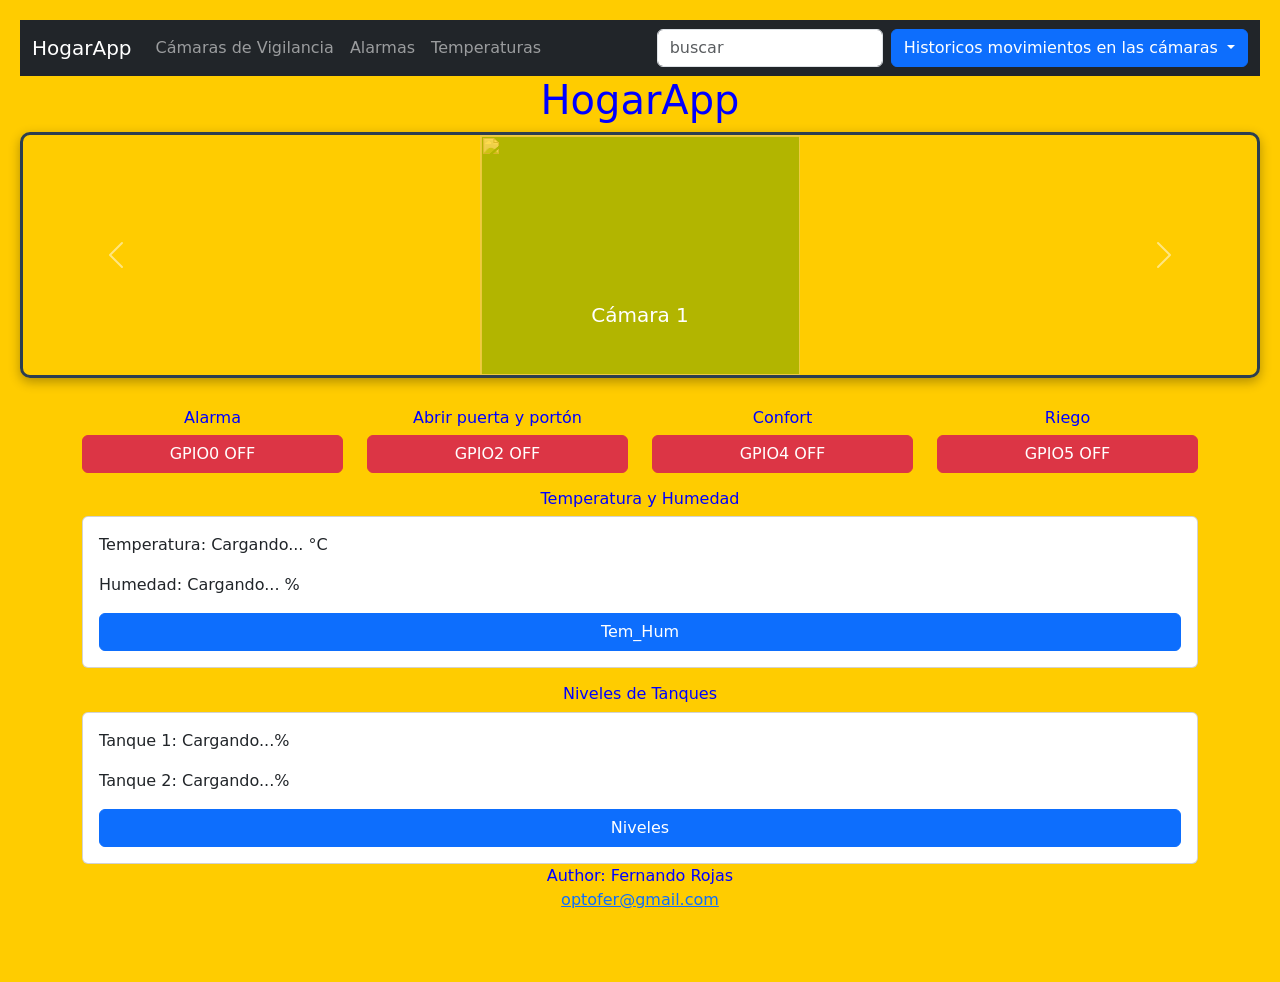
==== static/index.html @ d32a3b9c "fastapi+esp32_cam" ====
<!DOCTYPE html>
<html lang='es'>
<head>
  <meta charset='UTF-8'>
  <meta name='viewport' content='width=device-width, initial-scale=1.0'>
  <link href='https://cdn.jsdelivr.net/npm/bootstrap@5.3.3/dist/css/bootstrap.min.css' rel='stylesheet'>
  <script src="https://cdn.jsdelivr.net/npm/bootstrap@5.3.3/dist/js/bootstrap.bundle.min.js"></script>
  <title>Control de GPIOs y Sensores</title>
  <style>
    body { background-color: #ffcc00; color: blue; margin: 20px; }
    .container { margin-top: 30px; }
    .btn { width: 100%; }
    img { max-height: 500px; object-fit: cover; background-color: green; opacity: 0.3;border: 1px solid black; }      
   h6 {
     text-align: center;
   }
   #foot{
     text-align: center;
     padding-bottom: 50px;
   }
  #cameraCarousel{
       display:flex;
       justify-content: center;
        width: 3200;
       height: 240;
       margin: auto;
       border: 3px solid #2c3e50;
       border-radius: 10px;
       box-shadow: 0 4px 12px rgba(0, 0, 0, 0.3);
       overflow: hidden;
  }

   .camera-frame{
    display:flex;
    justify-content: center;
    width: 100%;
    height: 100%;
    border: none;
    object-fit: cover;
  }
  .camera-frame iframe {
  width: 100%;
  height: 250px;
  aspect-ratio: 4 / 3;
  max-width: 1200px;
  border: none;
}

#cam-img {
  image-rendering: auto;
  width: 320px;
  height: 240px;
  object-fit: contain;
  border: 1px solid #ccc;
}

  </style>
</head>
<body>

<!-- Navbar -->
<nav class='navbar navbar-expand-sm navbar-dark bg-dark'>
  <div class='container-fluid'>
    <a class='navbar-brand' href='javascript:void(0)'>HogarApp</a>
    <button class='navbar-toggler' type='button' data-bs-toggle='collapse' data-bs-target='#mynavbar'>
      <span class='navbar-toggler-icon'></span>
    </button>
    <div class='collapse navbar-collapse' id='mynavbar'>
      <ul class='navbar-nav me-auto'>
        <li class='nav-item'><a class='nav-link' href='javascript:void(0)'>Cámaras de Vigilancia</a></li>
        <li class='nav-item'><a class='nav-link' href='javascript:void(0)'>Alarmas</a></li>
        <li class='nav-item'><a class='nav-link' href='javascript:void(0)'>Temperaturas </a></li>
      </ul>
      <form class='d-flex'>
        <input class='form-control me-2' type='text' placeholder='buscar'>
         <div class="dropdown">
    <button type="button" class="btn btn-primary dropdown-toggle" data-bs-toggle="dropdown">
      Historicos movimientos en las cámaras
    </button>
    <ul class="dropdown-menu">
      <li><a class="dropdown-item" href="#">Cámara 1</a></li>
      <li><a class="dropdown-item" href="#">Cámara 2</a></li>
      <li><a class="dropdown-item" href="#">Cámara 3</a></li>
    </ul>
  </div>
      </form>
    </div>
  </div>
</nav>

  <h1 class='text-center'>HogarApp</h1>
<!-- Carrusel de cámaras -->
<div id="cameraCarousel" class="carousel slide" data-bs-ride="carousel">
  <div class="carousel-inner">
    
    <div class="carousel-item active camera">
      <div class="camera-frame">
	 <img id="cam-img" src="/static/imagenes/ultima.jpg" width="320" height="240">
 
      </div>
      <div class="carousel-caption d-none d-md-block">
        <h5>Cámara 1</h5>
      </div>
    </div>

    <!-- Las siguientes cámaras las configuramos otro día -->
    <div class="carousel-item camera">
      <div class="camera-frame">
        <iframe src="http://192.168.1.10:8080/stream" allow="autoplay; fullscreen"></iframe>
      </div>
      <div class="carousel-caption d-none d-md-block">
        <h5>Cámara 2</h5>
      </div>
    </div>

    <div class="carousel-item camera">
      <div class="camera-frame">
        <iframe src="http://192.168.1.16:8080/stream" allow="autoplay; fullscreen"></iframe>
      </div>
      <div class="carousel-caption d-none d-md-block">
        <h5>Cámara 3</h5>
      </div>
    </div>

  </div>

  <!-- Botones del carrusel -->
  <button class="carousel-control-prev" type="button" data-bs-target="#cameraCarousel" data-bs-slide="prev">
    <span class="carousel-control-prev-icon" aria-hidden="true"></span>
    <span class="visually-hidden">Anterior</span>
  </button>
  <button class="carousel-control-next" type="button" data-bs-target="#cameraCarousel" data-bs-slide="next">
    <span class="carousel-control-next-icon" aria-hidden="true"></span>
    <span class="visually-hidden">Siguiente</span>
  </button>
</div>

  <!-- Botones GPIO -->
  <div class="container pt-6">
    <div class='row'>
      <div class='col-md-3'>
        <h6>Alarma</h6>
        <button class='btn btn-primary' id="btnGPIO0" onclick="toggleGPIO('GPIO0')">Cargando...</button>
      </div>
      <div class='col-md-3'>
        <h6>Abrir puerta y portón</h6>
        <button class='btn btn-primary' id="btnGPIO2" onclick="toggleGPIO('GPIO2')">Cargando...</button>
      </div>
      <div class='col-md-3'>
        <h6>Confort</h6>
        <button class='btn btn-primary' id="btnGPIO4" onclick="toggleGPIO('GPIO4')">Cargando...</button>
      </div>
      <div class='col-md-3'>
        <h6>Riego</h6>
        <button class='btn btn-primary' id="btnGPIO5" onclick="toggleGPIO('GPIO5')">Cargando...</button>
      </div>
    </div>
  </div>

   <div class="container mt-3">
  <h6>Temperatura y Humedad</h6>
  <div class="card">
    <div class="card-body">
      <p>Temperatura: <span id="temperatura">Cargando...</span> °C</p>
      <p>Humedad: <span id="humedad">Cargando...</span> %</p>
      <button class="btn btn-primary" onclick="actualizarTempHum()">Tem_Hum</button>
    </div>
  </div>
</div>

  <div class="container mt-3">
  <h6>Niveles de Tanques</h6>
  <div class="card">
    <div class="card-body">
      <p>Tanque 1: <span id="tanque1">Cargando...</span>%</p>
      <p>Tanque 2: <span id="tanque2">Cargando...</span>%</p>
      <button class="btn btn-primary" onclick="actualizarNiveles()">Niveles</button>
    </div>
  </div>
</div>

<footer>
  <p id="foot">Author: Fernando Rojas<br>
  <a href="mailto:optofer@gmail.com">optofer@gmail.com</a></p>
  <p id="demo"></p>
</footer>

 

<script>
    const socket = new WebSocket("ws://" + location.host + "/ws");

    socket.onopen = () => {
        console.log("✅ WebSocket conectado");
        // Opcional: podés pedir el estado inicial si lo manejás desde el backend
    };

    socket.onmessage = (event) => {
    console.log("📥 Mensaje del servidor:", event.data);

    const parts = event.data.split(":");
    const gpio = parts[0];
    const estado = parts[1] === "1";

    const boton = document.getElementById("btn" + gpio);
    if (boton) {
        boton.innerText = `${gpio} ${estado ? "ON" : "OFF"}`;
        boton.className = "btn " + (estado ? "btn-success" : "btn-danger");
        estadosGPIO[gpio] = estado;
    }
};
const estadosGPIO = {
    "GPIO0": false,
    "GPIO2": false,
    "GPIO4": false,
    "GPIO5": false
};


    // Inicializar botones
    window.onload = () => {
        for (const gpio in estadosGPIO) {
            const boton = document.getElementById("btn" + gpio);
            boton.innerText = gpio + " OFF";
            boton.className = "btn btn-danger";
        }
    };

    function toggleGPIO(gpio) {
    const estadoActual = estadosGPIO[gpio];
    const nuevoEstado = !estadoActual;

    estadosGPIO[gpio] = nuevoEstado;
    socket.send(`${gpio}:${nuevoEstado ? 1 : 0}`);
}
 setInterval(() => {
    const ts = new Date().getTime();
    document.getElementById("cam-img").src = "/static/ultima.jpg?ts=" + ts;
  }, 5000); // Actualiza cada 5 segundos   
</script>

</body>
</html>
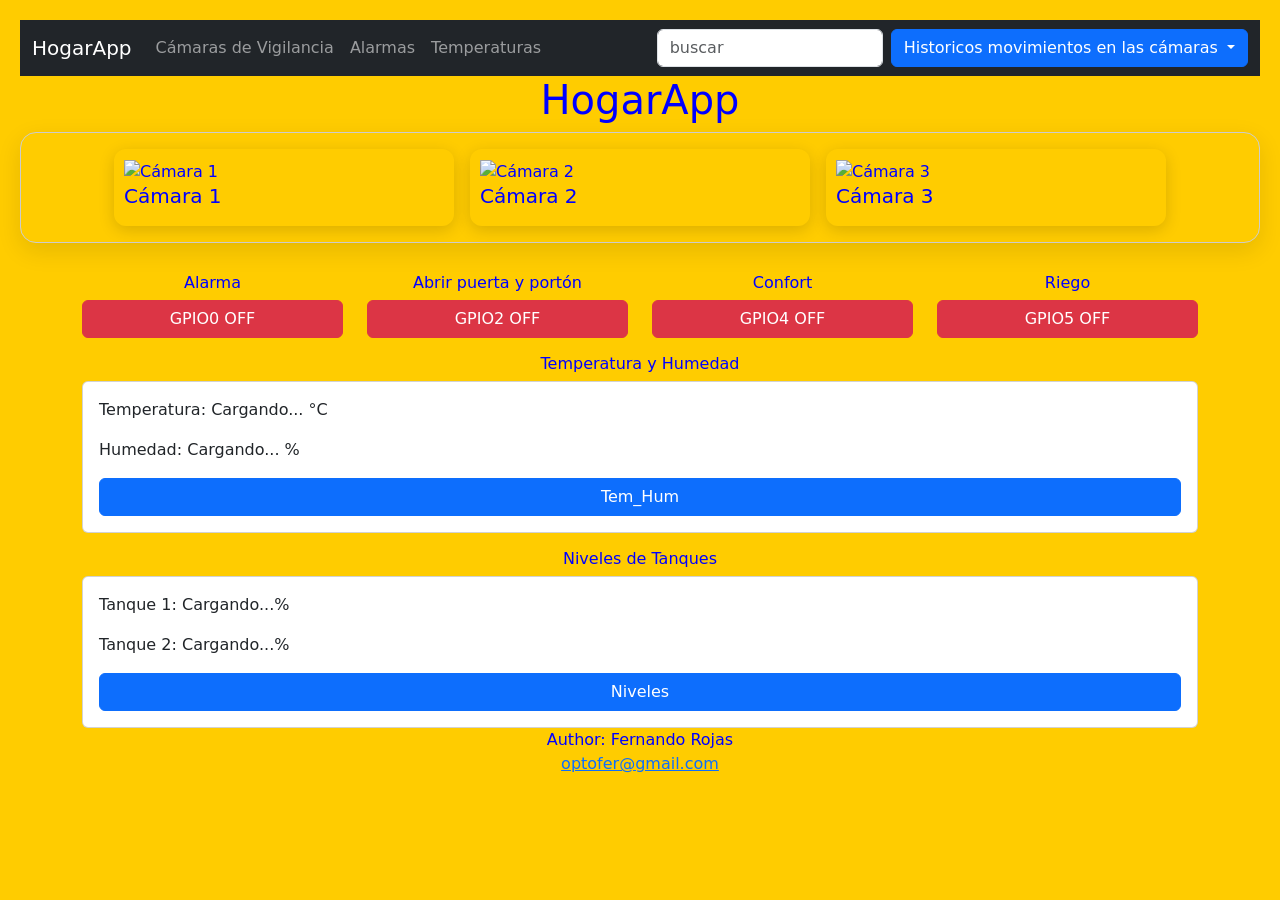
==== commit 1dc4bbef: "Versión estable con detección de cambios e imágenes persistentes" ====
--- a/static/index.html
+++ b/static/index.html
@@ -5,12 +5,11 @@
   <meta name='viewport' content='width=device-width, initial-scale=1.0'>
   <link href='https://cdn.jsdelivr.net/npm/bootstrap@5.3.3/dist/css/bootstrap.min.css' rel='stylesheet'>
   <script src="https://cdn.jsdelivr.net/npm/bootstrap@5.3.3/dist/js/bootstrap.bundle.min.js"></script>
-  <title>Control de GPIOs y Sensores</title>
+  <title>HogarApp</title>
   <style>
     body { background-color: #ffcc00; color: blue; margin: 20px; }
     .container { margin-top: 30px; }
-    .btn { width: 100%; }
-    img { max-height: 500px; object-fit: cover; background-color: green; opacity: 0.3;border: 1px solid black; }      
+    .btn { width: 100%; }      
    h6 {
      text-align: center;
    }
@@ -18,33 +17,31 @@
      text-align: center;
      padding-bottom: 50px;
    }
-  #cameraCarousel{
-       display:flex;
-       justify-content: center;
-        width: 3200;
-       height: 240;
-       margin: auto;
-       border: 3px solid #2c3e50;
-       border-radius: 10px;
-       box-shadow: 0 4px 12px rgba(0, 0, 0, 0.3);
-       overflow: hidden;
-  }
-
-   .camera-frame{
-    display:flex;
-    justify-content: center;
-    width: 100%;
-    height: 100%;
-    border: none;
-    object-fit: cover;
-  }
-  .camera-frame iframe {
-  width: 100%;
-  height: 250px;
-  aspect-ratio: 4 / 3;
-  max-width: 1200px;
-  border: none;
-}
+#cameraCarousel {
+  display: flex;
+  justify-content: center;
+  flex-wrap: wrap;
+  gap: 1rem;
+  padding: 1rem;
+  border-radius: 16px;
+  box-shadow: 0 8px 24px rgba(0, 0, 0, 0.1);
+  border: 1px solid #ccc;
+}
+
+.camera-frame {
+  padding: 10px;
+  border-radius: 12px;
+  box-shadow: 0 4px 16px rgba(0, 0, 0, 0.15);
+  transition: transform 0.3s ease;
+  width: 340px; /* Ancho consistente para imagen + padding */
+}
+
+.camera-frame:hover {
+  transform: scale(1.02);
+}
+
+
+
 
 #cam-img {
   image-rendering: auto;
@@ -54,12 +51,13 @@
   border: 1px solid #ccc;
 }
 
-  </style>
+ </style>
 </head>
 <body>
 
 <!-- Navbar -->
 <nav class='navbar navbar-expand-sm navbar-dark bg-dark'>
+
   <div class='container-fluid'>
     <a class='navbar-brand' href='javascript:void(0)'>HogarApp</a>
     <button class='navbar-toggler' type='button' data-bs-toggle='collapse' data-bs-target='#mynavbar'>
@@ -90,38 +88,19 @@
 
   <h1 class='text-center'>HogarApp</h1>
 <!-- Carrusel de cámaras -->
-<div id="cameraCarousel" class="carousel slide" data-bs-ride="carousel">
-  <div class="carousel-inner">
-    
-    <div class="carousel-item active camera">
-      <div class="camera-frame">
-	 <img id="cam-img" src="/static/imagenes/ultima.jpg" width="320" height="240">
- 
-      </div>
-      <div class="carousel-caption d-none d-md-block">
-        <h5>Cámara 1</h5>
-      </div>
-    </div>
-
-    <!-- Las siguientes cámaras las configuramos otro día -->
-    <div class="carousel-item camera">
-      <div class="camera-frame">
-        <iframe src="http://192.168.1.10:8080/stream" allow="autoplay; fullscreen"></iframe>
-      </div>
-      <div class="carousel-caption d-none d-md-block">
-        <h5>Cámara 2</h5>
-      </div>
-    </div>
-
-    <div class="carousel-item camera">
-      <div class="camera-frame">
-        <iframe src="http://192.168.1.16:8080/stream" allow="autoplay; fullscreen"></iframe>
-      </div>
-      <div class="carousel-caption d-none d-md-block">
-        <h5>Cámara 3</h5>
-      </div>
-    </div>
-
+ <div id="cameraCarousel">
+    <div class="camera-frame">
+      <img id="cam-img-1" src="/static/imagenes/cam1.jpg" alt="Cámara 1">
+      <h5>Cámara 1</h5>
+    </div>
+    <div class="camera-frame">
+      <img id="cam-img-2" src="/static/imagenes/cam2.jpg" alt="Cámara 2">
+      <h5>Cámara 2</h5>
+    </div>
+    <div class="camera-frame">
+      <img id="cam-img-3" src="/static/imagenes/cam3.jpg" alt="Cámara 3">
+      <h5>Cámara 3</h5>
+    </div>
   </div>
 
   <!-- Botones del carrusel -->
@@ -233,11 +212,30 @@
     estadosGPIO[gpio] = nuevoEstado;
     socket.send(`${gpio}:${nuevoEstado ? 1 : 0}`);
 }
- setInterval(() => {
+ 
+function actualizarImagen(camId) {
+    const imgElement = document.getElementById(`cam-img-${camId}`);
+    const nuevaImg = new Image();
     const ts = new Date().getTime();
-    document.getElementById("cam-img").src = "/static/ultima.jpg?ts=" + ts;
-  }, 5000); // Actualiza cada 5 segundos   
+    nuevaImg.src = `/static/imagenes/cam${camId}.jpg?ts=${ts}`;
+
+    nuevaImg.onload = function () {
+        imgElement.src = nuevaImg.src;
+    };
+
+    nuevaImg.onerror = function () {
+        console.warn(`⚠️ cam${camId}.jpg no se pudo cargar.`);
+        // Si querés mostrar una imagen de error podrías poner:
+        // imgElement.src = "/static/error.jpg";
+    };
+}
+
+// Llama esta función periódicamente
+setInterval(() => {
+    actualizarImagen(1);
+    actualizarImagen(2);
+    actualizarImagen(3);
+}, 2000);
 </script>
-
 </body>
 </html>
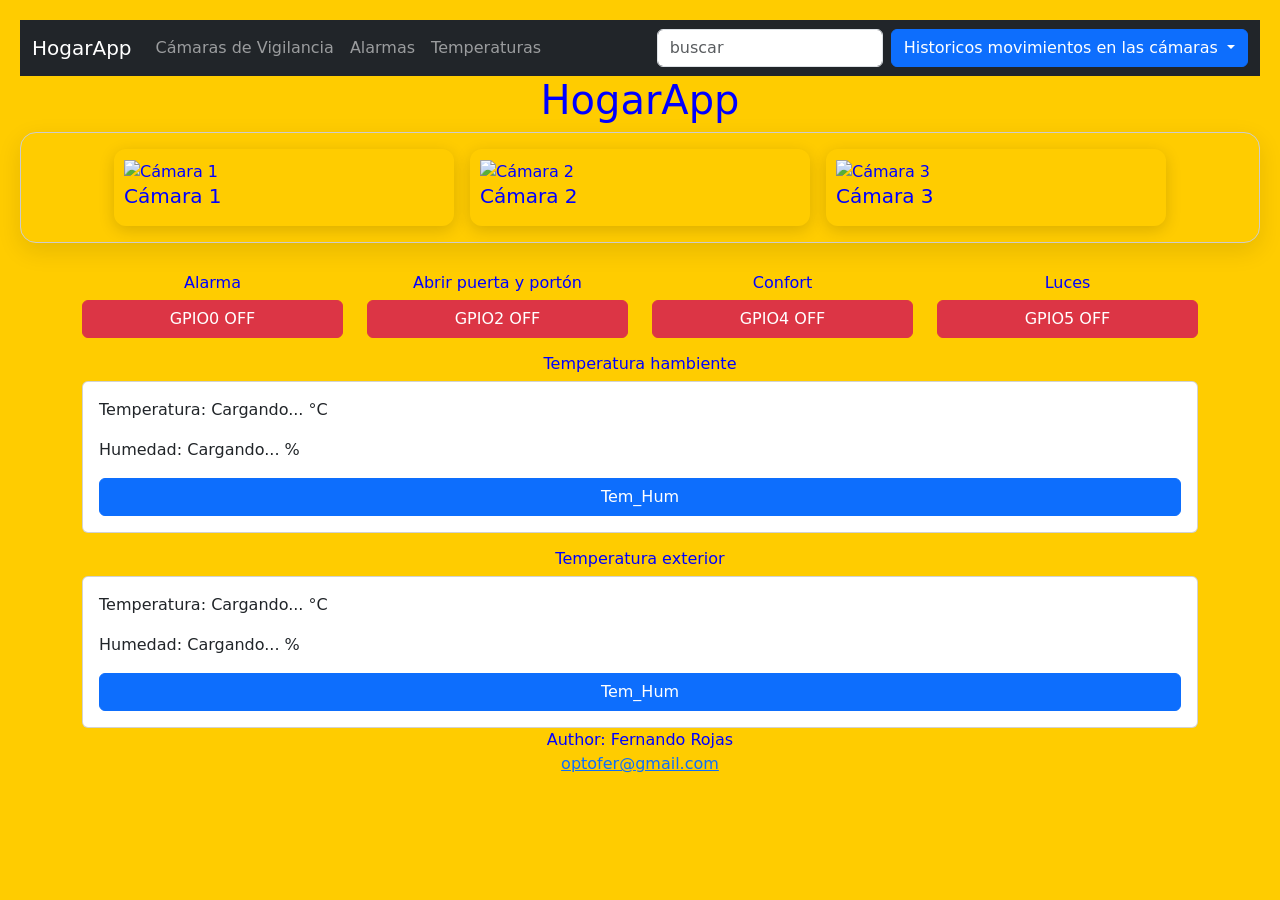
==== commit 2790e951: "29/05/2025, servidor con inicio automatico" ====
--- a/static/index.html
+++ b/static/index.html
@@ -100,19 +100,8 @@
     <div class="camera-frame">
       <img id="cam-img-3" src="/static/imagenes/cam3.jpg" alt="Cámara 3">
       <h5>Cámara 3</h5>
-    </div>
-  </div>
-
-  <!-- Botones del carrusel -->
-  <button class="carousel-control-prev" type="button" data-bs-target="#cameraCarousel" data-bs-slide="prev">
-    <span class="carousel-control-prev-icon" aria-hidden="true"></span>
-    <span class="visually-hidden">Anterior</span>
-  </button>
-  <button class="carousel-control-next" type="button" data-bs-target="#cameraCarousel" data-bs-slide="next">
-    <span class="carousel-control-next-icon" aria-hidden="true"></span>
-    <span class="visually-hidden">Siguiente</span>
-  </button>
-</div>
+   </div>
+  </div>
 
   <!-- Botones GPIO -->
   <div class="container pt-6">
@@ -130,14 +119,14 @@
         <button class='btn btn-primary' id="btnGPIO4" onclick="toggleGPIO('GPIO4')">Cargando...</button>
       </div>
       <div class='col-md-3'>
-        <h6>Riego</h6>
+        <h6>Luces</h6>
         <button class='btn btn-primary' id="btnGPIO5" onclick="toggleGPIO('GPIO5')">Cargando...</button>
       </div>
     </div>
   </div>
 
    <div class="container mt-3">
-  <h6>Temperatura y Humedad</h6>
+  <h6>Temperatura hambiente</h6>
   <div class="card">
     <div class="card-body">
       <p>Temperatura: <span id="temperatura">Cargando...</span> °C</p>
@@ -148,12 +137,12 @@
 </div>
 
   <div class="container mt-3">
-  <h6>Niveles de Tanques</h6>
+  <h6>Temperatura exterior</h6>
   <div class="card">
     <div class="card-body">
-      <p>Tanque 1: <span id="tanque1">Cargando...</span>%</p>
-      <p>Tanque 2: <span id="tanque2">Cargando...</span>%</p>
-      <button class="btn btn-primary" onclick="actualizarNiveles()">Niveles</button>
+       <p>Temperatura: <span id="temperatura">Cargando...</span> °C</p>
+      <p>Humedad: <span id="humedad">Cargando...</span> %</p>
+      <button class="btn btn-primary" onclick="actualizarTempHum()">Tem_Hum</button>
     </div>
   </div>
 </div>
@@ -184,7 +173,7 @@
     const boton = document.getElementById("btn" + gpio);
     if (boton) {
         boton.innerText = `${gpio} ${estado ? "ON" : "OFF"}`;
-        boton.className = "btn " + (estado ? "btn-success" : "btn-danger");
+        boton.className = "btn " + (estado ? "btn-danger " : "btn-success");
         estadosGPIO[gpio] = estado;
     }
 };
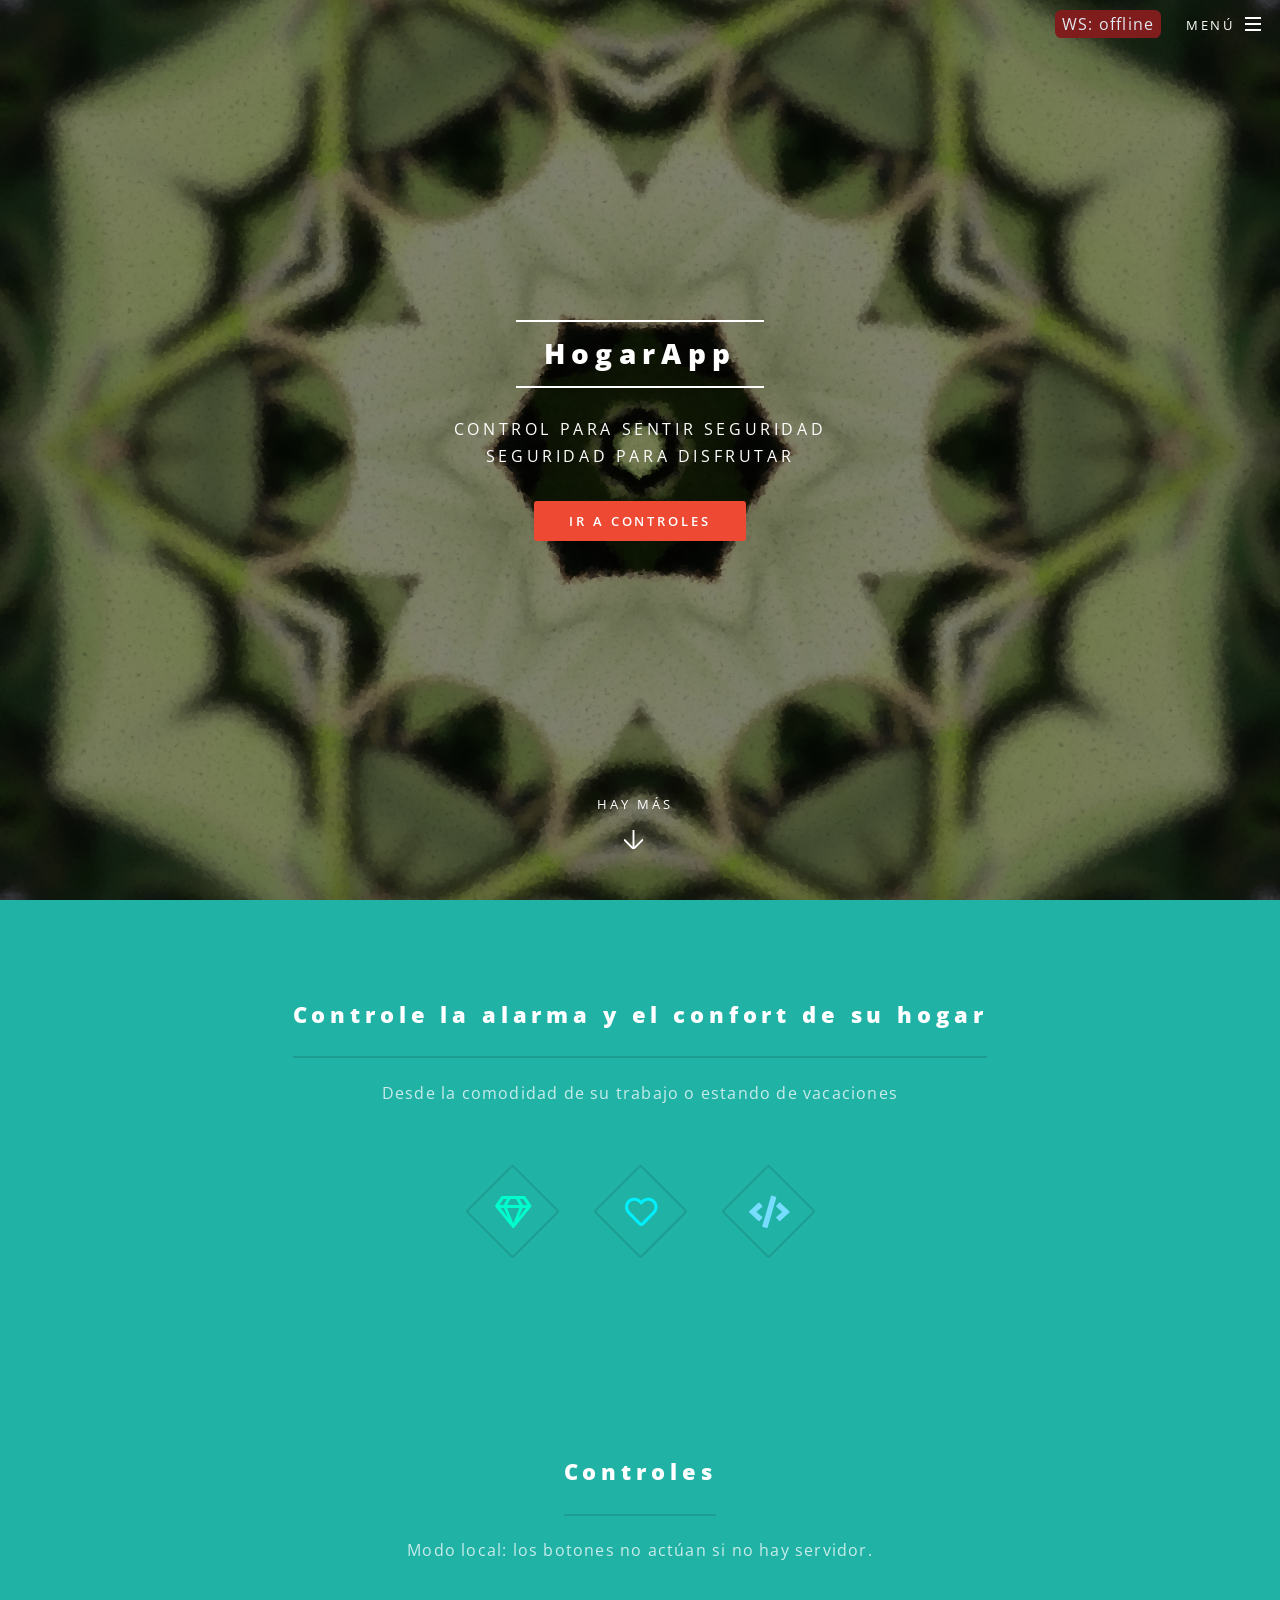
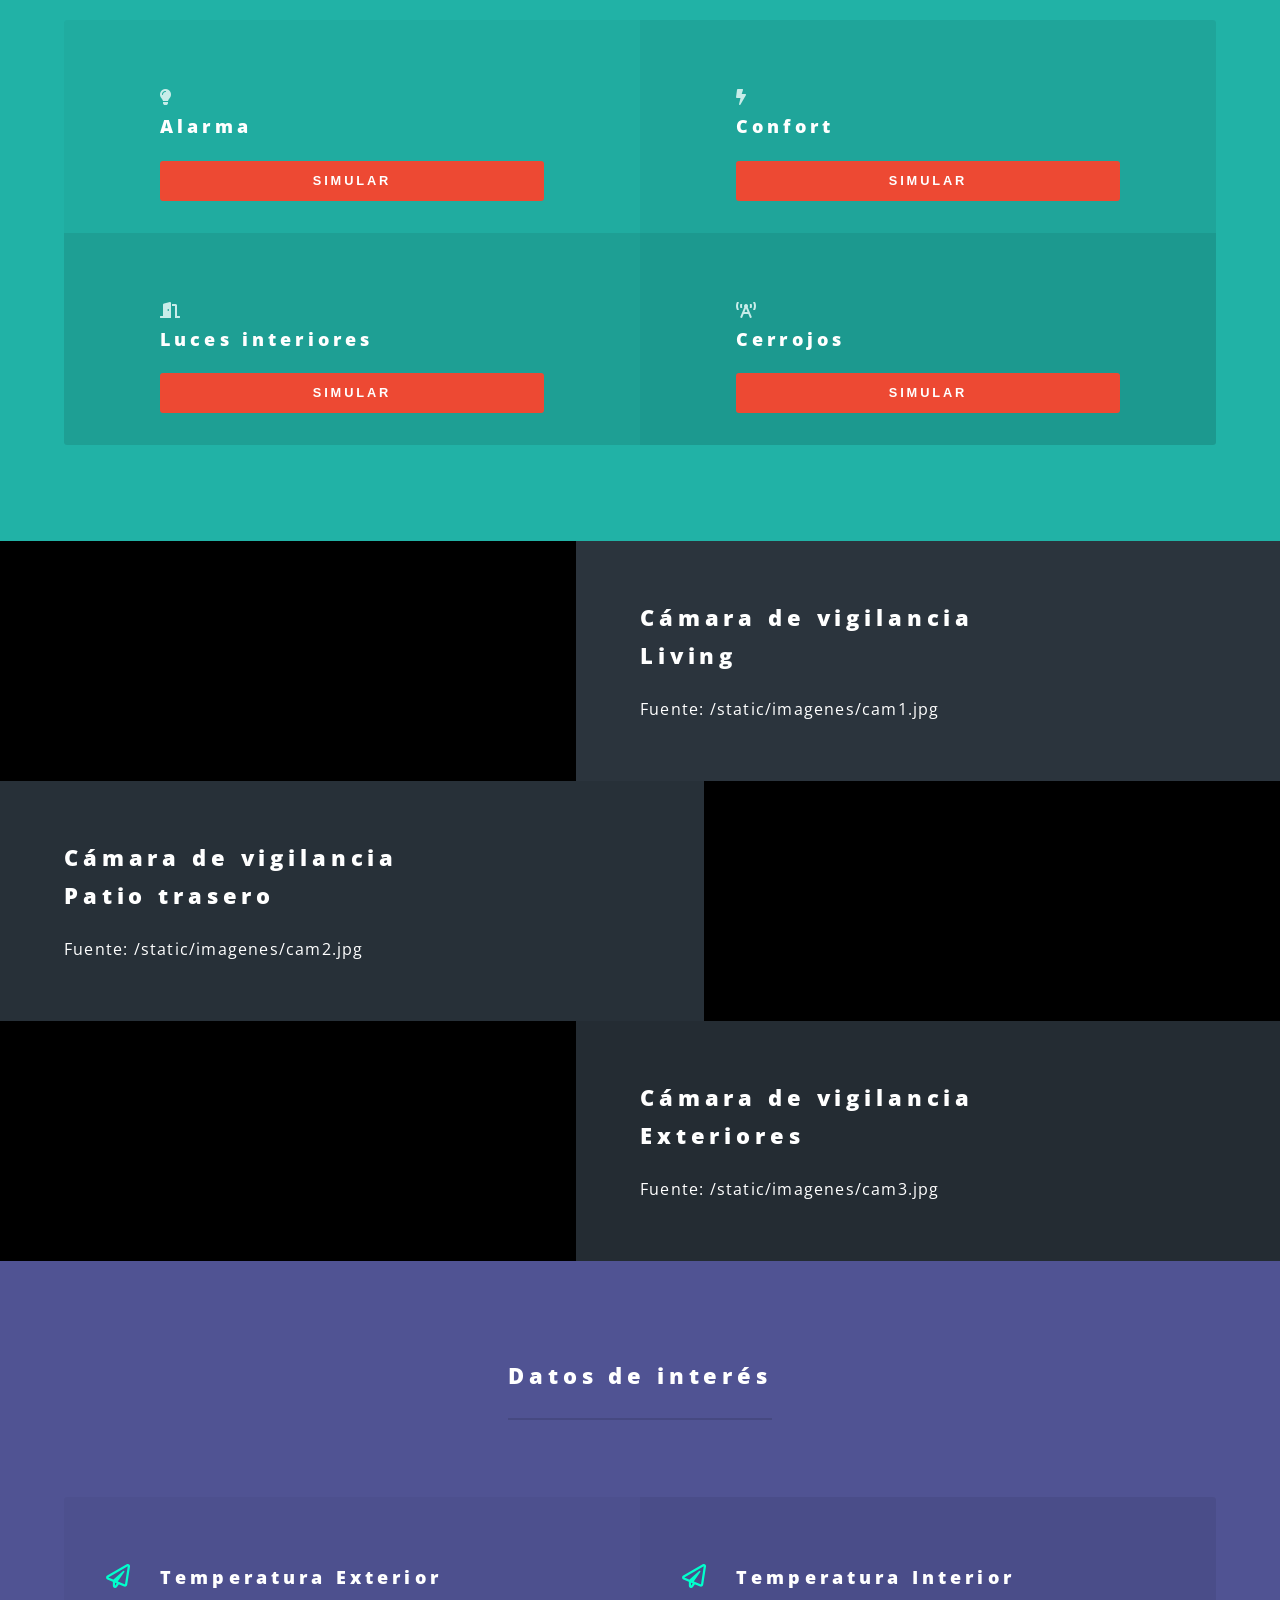
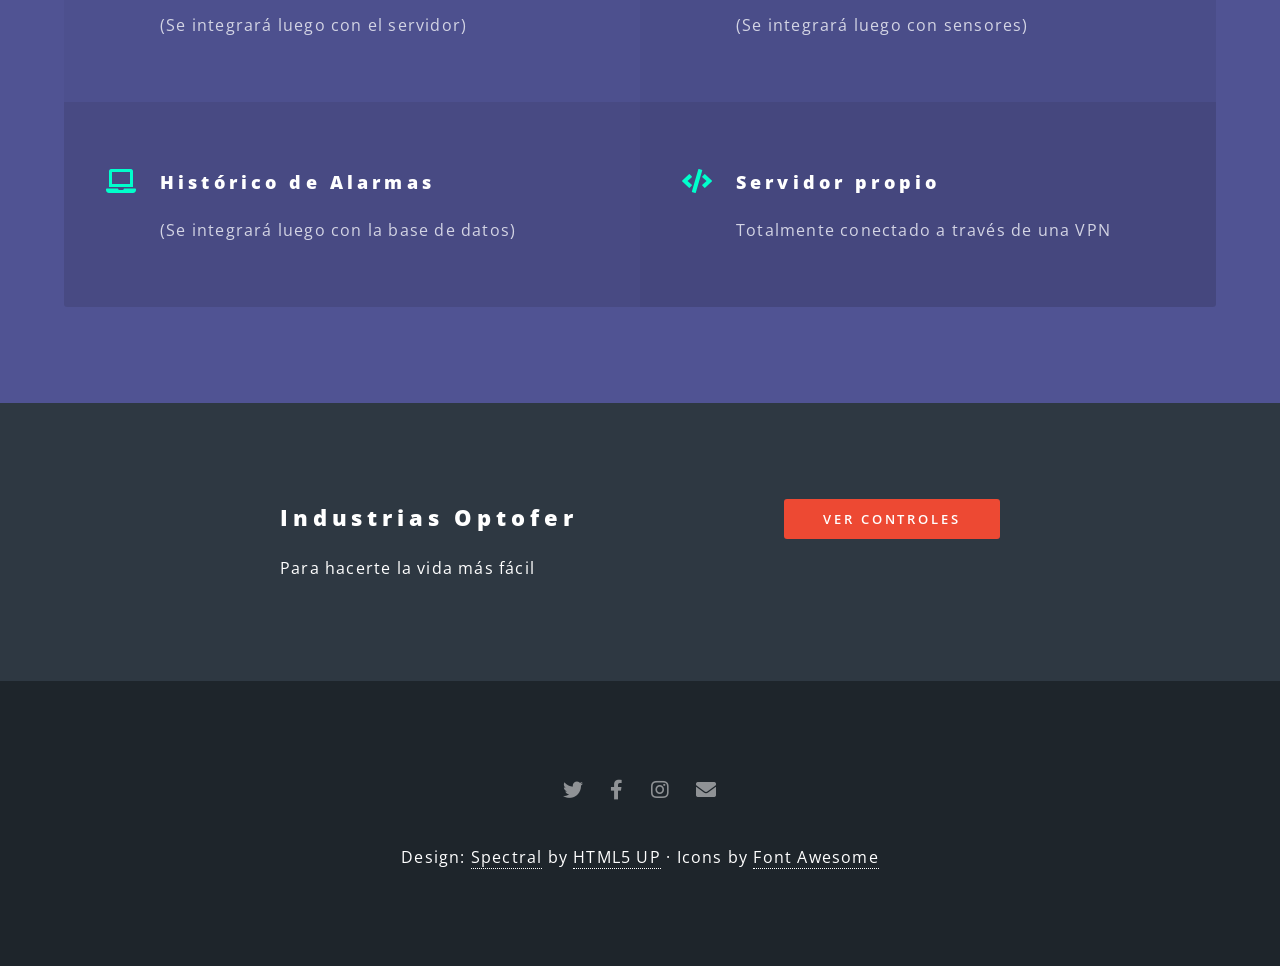
==== commit 71d31bd2: "Servidor estable: red migrada, eventos.py corregido, FastAPI funcionando" ====
--- a/static/index.html
+++ b/static/index.html
@@ -1,230 +1,268 @@
-<!DOCTYPE html>
-<html lang='es'>
+<!DOCTYPE HTML>
+<html lang="es">
 <head>
-  <meta charset='UTF-8'>
-  <meta name='viewport' content='width=device-width, initial-scale=1.0'>
-  <link href='https://cdn.jsdelivr.net/npm/bootstrap@5.3.3/dist/css/bootstrap.min.css' rel='stylesheet'>
-  <script src="https://cdn.jsdelivr.net/npm/bootstrap@5.3.3/dist/js/bootstrap.bundle.min.js"></script>
+  <meta charset="utf-8" />
   <title>HogarApp</title>
+  <meta name="viewport" content="width=device-width, initial-scale=1, user-scalable=no" />
+
+  <!-- CSS del tema (servido por FastAPI desde /static) -->
+  <link rel="stylesheet" href="/static/assets/css/main.css" />
+  <noscript><link rel="stylesheet" href="/static/assets/css/noscript.css" /></noscript>
+
   <style>
-    body { background-color: #ffcc00; color: blue; margin: 20px; }
-    .container { margin-top: 30px; }
-    .btn { width: 100%; }      
-   h6 {
-     text-align: center;
-   }
-   #foot{
-     text-align: center;
-     padding-bottom: 50px;
-   }
-#cameraCarousel {
-  display: flex;
-  justify-content: center;
-  flex-wrap: wrap;
-  gap: 1rem;
-  padding: 1rem;
-  border-radius: 16px;
-  box-shadow: 0 8px 24px rgba(0, 0, 0, 0.1);
-  border: 1px solid #ccc;
-}
-
-.camera-frame {
-  padding: 10px;
-  border-radius: 12px;
-  box-shadow: 0 4px 16px rgba(0, 0, 0, 0.15);
-  transition: transform 0.3s ease;
-  width: 340px; /* Ancho consistente para imagen + padding */
-}
-
-.camera-frame:hover {
-  transform: scale(1.02);
-}
-
-
-
-
-#cam-img {
-  image-rendering: auto;
-  width: 320px;
-  height: 240px;
-  object-fit: contain;
-  border: 1px solid #ccc;
-}
-
- </style>
+    /* Extras mínimos propios */
+    .features-gpio .button[aria-pressed="true"] { box-shadow: 0 0 0 2px #22c55e inset; }
+    #wsBadge { background:#334155; color:#e2e8f0; border-radius:0.4rem; padding:.2rem .45rem; }
+    #wsBadge.ws-ok { background:#14532d; }
+    #wsBadge.ws-err { background:#7f1d1d; }
+  </style>
 </head>
-<body>
-
-<!-- Navbar -->
-<nav class='navbar navbar-expand-sm navbar-dark bg-dark'>
-
-  <div class='container-fluid'>
-    <a class='navbar-brand' href='javascript:void(0)'>HogarApp</a>
-    <button class='navbar-toggler' type='button' data-bs-toggle='collapse' data-bs-target='#mynavbar'>
-      <span class='navbar-toggler-icon'></span>
-    </button>
-    <div class='collapse navbar-collapse' id='mynavbar'>
-      <ul class='navbar-nav me-auto'>
-        <li class='nav-item'><a class='nav-link' href='javascript:void(0)'>Cámaras de Vigilancia</a></li>
-        <li class='nav-item'><a class='nav-link' href='javascript:void(0)'>Alarmas</a></li>
-        <li class='nav-item'><a class='nav-link' href='javascript:void(0)'>Temperaturas </a></li>
+<body class="landing is-preload">
+
+  <!-- Page Wrapper -->
+  <div id="page-wrapper">
+
+    <!-- Header -->
+    <header id="header" class="alt">
+      <h1><a href="#">HogarApp</a></h1>
+      <nav id="nav">
+        <ul>
+          <li><span id="wsBadge" class="label">WS: (offline)</span></li>
+          <li class="special">
+            <a href="#menu" class="menuToggle"><span>Menú</span></a>
+            <div id="menu">
+              <ul>
+                <li><a href="#controles">Controles</a></li>
+                <li><a href="#two">Cámaras</a></li>
+                <li><a href="#three">Datos</a></li>
+                <li><a href="#cta">Contacto</a></li>
+              </ul>
+            </div>
+          </li>
+        </ul>
+      </nav>
+    </header>
+
+    <!-- Banner -->
+    <section id="banner">
+      <div class="inner">
+        <h2>HogarApp</h2>
+        <p>Control para sentir seguridad<br>seguridad para disfrutar</p>
+        <ul class="actions special">
+          <li><a href="#controles" class="button primary scrolly">Ir a Controles</a></li>
+        </ul>
+      </div>
+      <a href="#one" class="more scrolly">Hay más</a>
+    </section>
+
+    <!-- Mensaje introductorio -->
+    <section id="one" class="wrapper style1 special">
+      <div class="inner">
+        <header class="major">
+          <h2>Controle la alarma y el confort de su hogar</h2>
+          <p>Desde la comodidad de su trabajo o estando de vacaciones</p>
+        </header>
+        <ul class="icons major">
+          <li><span class="icon fa-gem major style1"><span class="label">Calidad</span></span></li>
+          <li><span class="icon fa-heart major style2"><span class="label">Confort</span></span></li>
+          <li><span class="icon solid fa-code major style3"><span class="label">Tecnología</span></span></li>
+        </ul>
+      </div>
+    </section>
+
+    <!-- Controles (estático; los botones reales pueden llamar sendGPIO) -->
+    <section id="controles" class="wrapper style1 special">
+      <div class="inner">
+        <header class="major">
+          <h2>Controles</h2>
+          <p class="small">Modo local: los botones no actúan si no hay servidor.</p>
+        </header>
+        <ul class="features features-gpio">
+          <li>
+            <span class="icon solid fa-lightbulb"></span>
+            <h3>Alarma</h3>
+            <button class="button primary fit btn-toggle" aria-pressed="false" onclick="toggleDemo(this)">Simular</button>
+          </li>
+          <li>
+            <span class="icon solid fa-bolt"></span>
+            <h3>Confort</h3>
+            <button class="button primary fit btn-toggle" aria-pressed="false" onclick="toggleDemo(this)">Simular</button>
+          </li>
+          <li>
+            <span class="icon solid fa-door-open"></span>
+            <h3>Luces interiores</h3>
+            <button class="button primary fit btn-toggle" aria-pressed="false" onclick="toggleDemo(this)">Simular</button>
+          </li>
+          <li>
+            <span class="icon solid fa-broadcast-tower"></span>
+            <h3>Cerrojos</h3>
+            <button class="button primary fit btn-toggle" aria-pressed="false" onclick="toggleDemo(this)">Simular</button>
+          </li>
+        </ul>
+      </div>
+    </section>
+
+    <!-- Cámaras -->
+<section id="two" class="wrapper alt style2">
+  <!-- Cámara 1 -->
+  <section class="spotlight">
+    <div class="image">
+      <img id="cam1" src="/static/imagenes/cam1.jpg" alt="Cam 1" width="320" height="240" />
+    </div>
+    <div class="content">
+      <h2>Cámara de vigilancia<br>Living</h2>
+      <p>Fuente: /static/imagenes/cam1.jpg</p>
+    </div>
+  </section>
+
+  <!-- Cámara 2 -->
+  <section class="spotlight">
+    <div class="image">
+      <img id="cam2" src="/static/imagenes/cam2.jpg" alt="Cam 2" width="320" height="240" />
+    </div>
+    <div class="content">
+      <h2>Cámara de vigilancia<br>Patio trasero</h2>
+      <p>Fuente: /static/imagenes/cam2.jpg</p>
+    </div>
+  </section>
+
+  <!-- Cámara 3 -->
+  <section class="spotlight">
+    <div class="image">
+      <img id="cam3" src="/static/imagenes/cam3.jpg" alt="Cam 3" width="320" height="240" />
+    </div>
+    <div class="content">
+      <h2>Cámara de vigilancia<br>Exteriores</h2>
+      <p>Fuente: /static/imagenes/cam3.jpg</p>
+    </div>
+  </section>
+</section>
+
+
+    <!-- Datos -->
+    <section id="three" class="wrapper style3 special">
+      <div class="inner">
+        <header class="major">
+          <h2>Datos de interés</h2>
+        </header>
+        <ul class="features">
+          <li class="icon fa-paper-plane">
+            <h3>Temperatura Exterior</h3>
+            <p>(Se integrará luego con el servidor)</p>
+          </li>
+          <li class="icon fa-paper-plane">
+            <h3>Temperatura Interior</h3>
+            <p>(Se integrará luego con sensores)</p>
+          </li>
+          <li class="icon solid fa-laptop">
+            <h3>Histórico de Alarmas</h3>
+            <p>(Se integrará luego con la base de datos)</p>
+          </li>
+          <li class="icon solid fa-code">
+            <h3>Servidor propio</h3>
+            <p>Totalmente conectado a través de una VPN</p>
+          </li>
+        </ul>
+      </div>
+    </section>
+
+    <!-- CTA -->
+    <section id="cta" class="wrapper style4">
+      <div class="inner">
+        <header>
+          <h2>Industrias Optofer</h2>
+          <p>Para hacerte la vida más fácil</p>
+        </header>
+        <ul class="actions stacked">
+          <li><a href="#controles" class="button fit primary scrolly">Ver controles</a></li>
+        </ul>
+      </div>
+    </section>
+
+    <!-- Footer con créditos/licencias -->
+    <footer id="footer">
+      <ul class="icons">
+        <li><a href="#" class="icon brands fa-twitter"><span class="label">Twitter</span></a></li>
+        <li><a href="#" class="icon brands fa-facebook-f"><span class="label">Facebook</span></a></li>
+        <li><a href="#" class="icon brands fa-instagram"><span class="label">Instagram</span></a></li>
+        <li><a href="mailto:optofer@gmail.com" class="icon solid fa-envelope"><span class="label">Email</span></a></li>
       </ul>
-      <form class='d-flex'>
-        <input class='form-control me-2' type='text' placeholder='buscar'>
-         <div class="dropdown">
-    <button type="button" class="btn btn-primary dropdown-toggle" data-bs-toggle="dropdown">
-      Historicos movimientos en las cámaras
-    </button>
-    <ul class="dropdown-menu">
-      <li><a class="dropdown-item" href="#">Cámara 1</a></li>
-      <li><a class="dropdown-item" href="#">Cámara 2</a></li>
-      <li><a class="dropdown-item" href="#">Cámara 3</a></li>
-    </ul>
+      <p class="small">
+        Design: <a href="https://html5up.net/spectral" target="_blank" rel="noopener">Spectral</a> by 
+        <a href="https://html5up.net" target="_blank" rel="noopener">HTML5 UP</a> · 
+        Icons by <a href="https://fontawesome.com/" target="_blank" rel="noopener">Font Awesome</a>
+      </p>
+    </footer>
+
   </div>
-      </form>
-    </div>
-  </div>
-</nav>
-
-  <h1 class='text-center'>HogarApp</h1>
-<!-- Carrusel de cámaras -->
- <div id="cameraCarousel">
-    <div class="camera-frame">
-      <img id="cam-img-1" src="/static/imagenes/cam1.jpg" alt="Cámara 1">
-      <h5>Cámara 1</h5>
-    </div>
-    <div class="camera-frame">
-      <img id="cam-img-2" src="/static/imagenes/cam2.jpg" alt="Cámara 2">
-      <h5>Cámara 2</h5>
-    </div>
-    <div class="camera-frame">
-      <img id="cam-img-3" src="/static/imagenes/cam3.jpg" alt="Cámara 3">
-      <h5>Cámara 3</h5>
-   </div>
-  </div>
-
-  <!-- Botones GPIO -->
-  <div class="container pt-6">
-    <div class='row'>
-      <div class='col-md-3'>
-        <h6>Alarma</h6>
-        <button class='btn btn-primary' id="btnGPIO0" onclick="toggleGPIO('GPIO0')">Cargando...</button>
-      </div>
-      <div class='col-md-3'>
-        <h6>Abrir puerta y portón</h6>
-        <button class='btn btn-primary' id="btnGPIO2" onclick="toggleGPIO('GPIO2')">Cargando...</button>
-      </div>
-      <div class='col-md-3'>
-        <h6>Confort</h6>
-        <button class='btn btn-primary' id="btnGPIO4" onclick="toggleGPIO('GPIO4')">Cargando...</button>
-      </div>
-      <div class='col-md-3'>
-        <h6>Luces</h6>
-        <button class='btn btn-primary' id="btnGPIO5" onclick="toggleGPIO('GPIO5')">Cargando...</button>
-      </div>
-    </div>
-  </div>
-
-   <div class="container mt-3">
-  <h6>Temperatura hambiente</h6>
-  <div class="card">
-    <div class="card-body">
-      <p>Temperatura: <span id="temperatura">Cargando...</span> °C</p>
-      <p>Humedad: <span id="humedad">Cargando...</span> %</p>
-      <button class="btn btn-primary" onclick="actualizarTempHum()">Tem_Hum</button>
-    </div>
-  </div>
-</div>
-
-  <div class="container mt-3">
-  <h6>Temperatura exterior</h6>
-  <div class="card">
-    <div class="card-body">
-       <p>Temperatura: <span id="temperatura">Cargando...</span> °C</p>
-      <p>Humedad: <span id="humedad">Cargando...</span> %</p>
-      <button class="btn btn-primary" onclick="actualizarTempHum()">Tem_Hum</button>
-    </div>
-  </div>
-</div>
-
-<footer>
-  <p id="foot">Author: Fernando Rojas<br>
-  <a href="mailto:optofer@gmail.com">optofer@gmail.com</a></p>
-  <p id="demo"></p>
-</footer>
-
- 
+
+  <!-- Scripts del tema (desde /static) -->
+  <script src="/static/assets/js/jquery.min.js"></script>
+  <script src="/static/assets/js/jquery.scrollex.min.js"></script>
+  <script src="/static/assets/js/jquery.scrolly.min.js"></script>
+  <script src="/static/assets/js/browser.min.js"></script>
+  <script src="/static/assets/js/breakpoints.min.js"></script>
+  <script src="/static/assets/js/util.js"></script>
+  <script src="/static/assets/js/main.js"></script>
+
+  <!-- JS mínimo para demo local de botones -->
+  <script>
+    function toggleDemo(btn) {
+      const pressed = btn.getAttribute('aria-pressed') === 'true';
+      btn.setAttribute('aria-pressed', String(!pressed));
+    }
+  </script>
+
+  <!-- (Opcional) Habilitar badge de WebSocket cuando el backend está online -->
+  <script>
+  (function () {
+    const badge = document.getElementById('wsBadge');
+    try {
+      const proto = (location.protocol === 'https:') ? 'wss' : 'ws';
+      const ws = new WebSocket(`${proto}://${location.host}/ws`);
+
+      ws.addEventListener('open', () => {
+        badge.textContent = 'WS: online';
+        badge.classList.add('ws-ok');
+        badge.classList.remove('ws-err');
+      });
+
+      ws.addEventListener('close', () => {
+        badge.textContent = 'WS: offline';
+        badge.classList.add('ws-err');
+        badge.classList.remove('ws-ok');
+      });
+    } catch (e) {
+      badge.textContent = 'WS: error';
+      badge.classList.add('ws-err');
+    }
+  })();
+  </script>
 
 <script>
-    const socket = new WebSocket("ws://" + location.host + "/ws");
-
-    socket.onopen = () => {
-        console.log("✅ WebSocket conectado");
-        // Opcional: podés pedir el estado inicial si lo manejás desde el backend
-    };
-
-    socket.onmessage = (event) => {
-    console.log("📥 Mensaje del servidor:", event.data);
-
-    const parts = event.data.split(":");
-    const gpio = parts[0];
-    const estado = parts[1] === "1";
-
-    const boton = document.getElementById("btn" + gpio);
-    if (boton) {
-        boton.innerText = `${gpio} ${estado ? "ON" : "OFF"}`;
-        boton.className = "btn " + (estado ? "btn-danger " : "btn-success");
-        estadosGPIO[gpio] = estado;
-    }
-};
-const estadosGPIO = {
-    "GPIO0": false,
-    "GPIO2": false,
-    "GPIO4": false,
-    "GPIO5": false
-};
-
-
-    // Inicializar botones
-    window.onload = () => {
-        for (const gpio in estadosGPIO) {
-            const boton = document.getElementById("btn" + gpio);
-            boton.innerText = gpio + " OFF";
-            boton.className = "btn btn-danger";
-        }
-    };
-
-    function toggleGPIO(gpio) {
-    const estadoActual = estadosGPIO[gpio];
-    const nuevoEstado = !estadoActual;
-
-    estadosGPIO[gpio] = nuevoEstado;
-    socket.send(`${gpio}:${nuevoEstado ? 1 : 0}`);
-}
- 
-function actualizarImagen(camId) {
-    const imgElement = document.getElementById(`cam-img-${camId}`);
-    const nuevaImg = new Image();
-    const ts = new Date().getTime();
-    nuevaImg.src = `/static/imagenes/cam${camId}.jpg?ts=${ts}`;
-
-    nuevaImg.onload = function () {
-        imgElement.src = nuevaImg.src;
-    };
-
-    nuevaImg.onerror = function () {
-        console.warn(`⚠️ cam${camId}.jpg no se pudo cargar.`);
-        // Si querés mostrar una imagen de error podrías poner:
-        // imgElement.src = "/static/error.jpg";
-    };
-}
-
-// Llama esta función periódicamente
-setInterval(() => {
-    actualizarImagen(1);
-    actualizarImagen(2);
-    actualizarImagen(3);
-}, 2000);
+(function() {
+  const CAMS = [
+    { id: "cam1", url: "/static/imagenes/cam1.jpg" },
+    // si sumás más cámaras, agregalas acá:
+    // { id: "cam2", url: "/static/imagenes/cam2.jpg" },
+    // { id: "cam3", url: "/static/imagenes/cam3.jpg" },
+  ];
+  const PERIOD_MS = 1000; // frecuencia de refresco
+
+  function refreshOne({id, url}) {
+    const tag = document.getElementById(id);
+    if (!tag) return;
+    const candidate = url + "?t=" + Date.now(); // cache-buster
+    const pre = new Image();
+    pre.onload = () => { tag.src = candidate; }; // swap solo si cargó OK
+    pre.src = candidate;
+  }
+
+  setInterval(() => CAMS.forEach(refreshOne), PERIOD_MS);
+})();
 </script>
+
+
+
 </body>
 </html>
--- a/static/assets/css/main.css
+++ b/static/assets/css/main.css
@@ -0,0 +1,3995 @@
+@import url(fontawesome-all.min.css);
+@import url("https://fonts.googleapis.com/css?family=Open+Sans:400,400italic,600,600italic,800,800italic");
+
+
+
+html, body, div, span, applet, object,
+iframe, h1, h2, h3, h4, h5, h6, p, blockquote,
+pre, a, abbr, acronym, address, big, cite,
+code, del, dfn, em, img, ins, kbd, q, s, samp,
+small, strike, strong, sub, sup, tt, var, b,
+u, i, center, dl, dt, dd, ol, ul, li, fieldset,
+form, label, legend, table, caption, tbody,
+tfoot, thead, tr, th, td, article, aside,
+canvas, details, embed, figure, figcaption,
+footer, header, hgroup, menu, nav, output, ruby,
+section, summary, time, mark, audio, video {
+	margin: 0;
+	padding: 0;
+	border: 0;
+	font-size: 100%;
+	font: inherit;
+	vertical-align: baseline;}
+
+article, aside, details, figcaption, figure,
+footer, header, hgroup, menu, nav, section {
+	display: block;}
+
+body {
+	line-height: 1;
+}
+
+ol, ul {
+	list-style: none;
+}
+
+blockquote, q {
+	quotes: none;
+}
+
+	blockquote:before, blockquote:after, q:before, q:after {
+		content: '';
+		content: none;
+	}
+
+table {
+	border-collapse: collapse;
+	border-spacing: 0;
+}
+
+body {
+	-webkit-text-size-adjust: none;
+}
+
+mark {
+	background-color: transparent;
+	color: inherit;
+}
+
+input::-moz-focus-inner {
+	border: 0;
+	padding: 0;
+}
+
+input, select, textarea {
+	-moz-appearance: none;
+	-webkit-appearance: none;
+	-ms-appearance: none;
+	appearance: none;
+}
+
+/* Basic */
+
+	@-ms-viewport {
+		width: device-width;
+	}
+
+	html {
+		box-sizing: border-box;
+	}
+
+	*, *:before, *:after {
+		box-sizing: inherit;
+	}
+
+	body {
+		background: #2e3842;
+	}
+
+		body.is-preload *, body.is-preload *:before, body.is-preload *:after {
+			-moz-animation: none !important;
+			-webkit-animation: none !important;
+			-ms-animation: none !important;
+			animation: none !important;
+			-moz-transition: none !important;
+			-webkit-transition: none !important;
+			-ms-transition: none !important;
+			transition: none !important;
+		}
+
+	body, input, select, textarea {
+		color: #fff;
+		font-family: "Open Sans", Helvetica, sans-serif;
+		font-size: 15pt;
+		font-weight: 400;
+		letter-spacing: 0.075em;
+		line-height: 1.65em;
+	}
+
+		@media screen and (max-width: 1680px) {
+
+			body, input, select, textarea {
+				font-size: 13pt;
+			}
+
+		}
+
+		@media screen and (max-width: 1280px) {
+
+			body, input, select, textarea {
+				font-size: 12pt;
+			}
+
+		}
+
+		@media screen and (max-width: 736px) {
+
+			body, input, select, textarea {
+				font-size: 11pt;
+				letter-spacing: 0.0375em;
+			}
+
+		}
+
+	a {
+		-moz-transition: color 0.2s ease, border-bottom-color 0.2s ease;
+		-webkit-transition: color 0.2s ease, border-bottom-color 0.2s ease;
+		-ms-transition: color 0.2s ease, border-bottom-color 0.2s ease;
+		transition: color 0.2s ease, border-bottom-color 0.2s ease;
+		border-bottom: dotted 1px;
+		color: inherit;
+		text-decoration: none;
+	}
+
+		a:hover {
+			border-bottom-color: transparent;
+		}
+
+	strong, b {
+		color: #fff;
+		font-weight: 600;
+	}
+
+	em, i {
+		font-style: italic;
+	}
+
+	p {
+		margin: 0 0 2em 0;
+	}
+
+	h1, h2, h3, h4, h5, h6 {
+		color: #fff;
+		font-weight: 800;
+		letter-spacing: 0.225em;
+		line-height: 1em;
+		margin: 0 0 1em 0;
+		
+	}
+
+		h1 a, h2 a, h3 a, h4 a, h5 a, h6 a {
+			color: inherit;
+			text-decoration: none;
+		}
+
+	h2 {
+		font-size: 1.35em;
+		line-height: 1.75em;
+	}
+
+		@media screen and (max-width: 736px) {
+
+			h2 {
+				font-size: 1.1em;
+				line-height: 1.65em;
+			}
+
+		}
+
+	h3 {
+		font-size: 1.15em;
+		line-height: 1.75em;
+	}
+
+		@media screen and (max-width: 736px) {
+
+			h3 {
+				font-size: 1em;
+				line-height: 1.65em;
+			}
+
+		}
+
+	h4 {
+		font-size: 1em;
+		line-height: 1.5em;
+	}
+
+	h5 {
+		font-size: 0.8em;
+		line-height: 1.5em;
+	}
+
+	h6 {
+		font-size: 0.7em;
+		line-height: 1.5em;
+	}
+
+	sub {
+		font-size: 0.8em;
+		position: relative;
+		top: 0.5em;
+	}
+
+	sup {
+		font-size: 0.8em;
+		position: relative;
+		top: -0.5em;
+	}
+
+	hr {
+		border: 0;
+		border-bottom: solid 2px #fff;
+		margin: 3em 0;
+	}
+
+		hr.major {
+			margin: 4.5em 0;
+		}
+
+	blockquote {
+		border-left: solid 4px #fff;
+		font-style: italic;
+		margin: 0 0 2em 0;
+		padding: 0.5em 0 0.5em 2em;
+	}
+
+	code {
+		background: rgba(144, 144, 144, 0.25);
+		border-radius: 3px;
+		font-family: "Courier New", monospace;
+		font-size: 0.9em;
+		letter-spacing: 0;
+		margin: 0 0.25em;
+		padding: 0.25em 0.65em;
+	}
+
+	pre {
+		-webkit-overflow-scrolling: touch;
+		font-family: "Courier New", monospace;
+		font-size: 0.9em;
+		margin: 0 0 2em 0;
+	}
+
+		pre code {
+			display: block;
+			line-height: 1.75em;
+			padding: 1em 1.5em;
+			overflow-x: auto;
+		}
+
+	.align-left {
+		text-align: left;
+	}
+
+	.align-center {
+		text-align: center;
+	}
+
+	.align-right {
+		text-align: right;
+	}
+
+/* Row */
+
+	.row {
+		display: flex;
+		flex-wrap: wrap;
+		box-sizing: border-box;
+		align-items: stretch;
+	}
+
+		.row > * {
+			box-sizing: border-box;
+		}
+
+		.row.gtr-uniform > * > :last-child {
+			margin-bottom: 0;
+		}
+
+		.row.aln-left {
+			justify-content: flex-start;
+		}
+
+		.row.aln-center {
+			justify-content: center;
+		}
+
+		.row.aln-right {
+			justify-content: flex-end;
+		}
+
+		.row.aln-top {
+			align-items: flex-start;
+		}
+
+		.row.aln-middle {
+			align-items: center;
+		}
+
+		.row.aln-bottom {
+			align-items: flex-end;
+		}
+
+		.row > .imp {
+			order: -1;
+		}
+
+		.row > .col-1 {
+			width: 8.33333%;
+		}
+
+		.row > .off-1 {
+			margin-left: 8.33333%;
+		}
+
+		.row > .col-2 {
+			width: 16.66667%;
+		}
+
+		.row > .off-2 {
+			margin-left: 16.66667%;
+		}
+
+		.row > .col-3 {
+			width: 25%;
+		}
+
+		.row > .off-3 {
+			margin-left: 25%;
+		}
+
+		.row > .col-4 {
+			width: 33.33333%;
+		}
+
+		.row > .off-4 {
+			margin-left: 33.33333%;
+		}
+
+		.row > .col-5 {
+			width: 41.66667%;
+		}
+
+		.row > .off-5 {
+			margin-left: 41.66667%;
+		}
+
+		.row > .col-6 {
+			width: 50%;
+		}
+
+		.row > .off-6 {
+			margin-left: 50%;
+		}
+
+		.row > .col-7 {
+			width: 58.33333%;
+		}
+
+		.row > .off-7 {
+			margin-left: 58.33333%;
+		}
+
+		.row > .col-8 {
+			width: 66.66667%;
+		}
+
+		.row > .off-8 {
+			margin-left: 66.66667%;
+		}
+
+		.row > .col-9 {
+			width: 75%;
+		}
+
+		.row > .off-9 {
+			margin-left: 75%;
+		}
+
+		.row > .col-10 {
+			width: 83.33333%;
+		}
+
+		.row > .off-10 {
+			margin-left: 83.33333%;
+		}
+
+		.row > .col-11 {
+			width: 91.66667%;
+		}
+
+		.row > .off-11 {
+			margin-left: 91.66667%;
+		}
+
+		.row > .col-12 {
+			width: 100%;
+		}
+
+		.row > .off-12 {
+			margin-left: 100%;
+		}
+
+		.row.gtr-0 {
+			margin-top: 0;
+			margin-left: 0em;
+		}
+
+			.row.gtr-0 > * {
+				padding: 0 0 0 0em;
+			}
+
+			.row.gtr-0.gtr-uniform {
+				margin-top: 0em;
+			}
+
+				.row.gtr-0.gtr-uniform > * {
+					padding-top: 0em;
+				}
+
+		.row.gtr-25 {
+			margin-top: 0;
+			margin-left: -0.375em;
+		}
+
+			.row.gtr-25 > * {
+				padding: 0 0 0 0.375em;
+			}
+
+			.row.gtr-25.gtr-uniform {
+				margin-top: -0.375em;
+			}
+
+				.row.gtr-25.gtr-uniform > * {
+					padding-top: 0.375em;
+				}
+
+		.row.gtr-50 {
+			margin-top: 0;
+			margin-left: -0.75em;
+		}
+
+			.row.gtr-50 > * {
+				padding: 0 0 0 0.75em;
+			}
+
+			.row.gtr-50.gtr-uniform {
+				margin-top: -0.75em;
+			}
+
+				.row.gtr-50.gtr-uniform > * {
+					padding-top: 0.75em;
+				}
+
+		.row {
+			margin-top: 0;
+			margin-left: -1.5em;
+		}
+
+			.row > * {
+				padding: 0 0 0 1.5em;
+			}
+
+			.row.gtr-uniform {
+				margin-top: -1.5em;
+			}
+
+				.row.gtr-uniform > * {
+					padding-top: 1.5em;
+				}
+
+		.row.gtr-150 {
+			margin-top: 0;
+			margin-left: -2.25em;
+		}
+
+			.row.gtr-150 > * {
+				padding: 0 0 0 2.25em;
+			}
+
+			.row.gtr-150.gtr-uniform {
+				margin-top: -2.25em;
+			}
+
+				.row.gtr-150.gtr-uniform > * {
+					padding-top: 2.25em;
+				}
+
+		.row.gtr-200 {
+			margin-top: 0;
+			margin-left: -3em;
+		}
+
+			.row.gtr-200 > * {
+				padding: 0 0 0 3em;
+			}
+
+			.row.gtr-200.gtr-uniform {
+				margin-top: -3em;
+			}
+
+				.row.gtr-200.gtr-uniform > * {
+					padding-top: 3em;
+				}
+
+		@media screen and (max-width: 1680px) {
+
+			.row {
+				display: flex;
+				flex-wrap: wrap;
+				box-sizing: border-box;
+				align-items: stretch;
+			}
+
+				.row > * {
+					box-sizing: border-box;
+				}
+
+				.row.gtr-uniform > * > :last-child {
+					margin-bottom: 0;
+				}
+
+				.row.aln-left {
+					justify-content: flex-start;
+				}
+
+				.row.aln-center {
+					justify-content: center;
+				}
+
+				.row.aln-right {
+					justify-content: flex-end;
+				}
+
+				.row.aln-top {
+					align-items: flex-start;
+				}
+
+				.row.aln-middle {
+					align-items: center;
+				}
+
+				.row.aln-bottom {
+					align-items: flex-end;
+				}
+
+				.row > .imp-xlarge {
+					order: -1;
+				}
+
+				.row > .col-1-xlarge {
+					width: 8.33333%;
+				}
+
+				.row > .off-1-xlarge {
+					margin-left: 8.33333%;
+				}
+
+				.row > .col-2-xlarge {
+					width: 16.66667%;
+				}
+
+				.row > .off-2-xlarge {
+					margin-left: 16.66667%;
+				}
+
+				.row > .col-3-xlarge {
+					width: 25%;
+				}
+
+				.row > .off-3-xlarge {
+					margin-left: 25%;
+				}
+
+				.row > .col-4-xlarge {
+					width: 33.33333%;
+				}
+
+				.row > .off-4-xlarge {
+					margin-left: 33.33333%;
+				}
+
+				.row > .col-5-xlarge {
+					width: 41.66667%;
+				}
+
+				.row > .off-5-xlarge {
+					margin-left: 41.66667%;
+				}
+
+				.row > .col-6-xlarge {
+					width: 50%;
+				}
+
+				.row > .off-6-xlarge {
+					margin-left: 50%;
+				}
+
+				.row > .col-7-xlarge {
+					width: 58.33333%;
+				}
+
+				.row > .off-7-xlarge {
+					margin-left: 58.33333%;
+				}
+
+				.row > .col-8-xlarge {
+					width: 66.66667%;
+				}
+
+				.row > .off-8-xlarge {
+					margin-left: 66.66667%;
+				}
+
+				.row > .col-9-xlarge {
+					width: 75%;
+				}
+
+				.row > .off-9-xlarge {
+					margin-left: 75%;
+				}
+
+				.row > .col-10-xlarge {
+					width: 83.33333%;
+				}
+
+				.row > .off-10-xlarge {
+					margin-left: 83.33333%;
+				}
+
+				.row > .col-11-xlarge {
+					width: 91.66667%;
+				}
+
+				.row > .off-11-xlarge {
+					margin-left: 91.66667%;
+				}
+
+				.row > .col-12-xlarge {
+					width: 100%;
+				}
+
+				.row > .off-12-xlarge {
+					margin-left: 100%;
+				}
+
+				.row.gtr-0 {
+					margin-top: 0;
+					margin-left: 0em;
+				}
+
+					.row.gtr-0 > * {
+						padding: 0 0 0 0em;
+					}
+
+					.row.gtr-0.gtr-uniform {
+						margin-top: 0em;
+					}
+
+						.row.gtr-0.gtr-uniform > * {
+							padding-top: 0em;
+						}
+
+				.row.gtr-25 {
+					margin-top: 0;
+					margin-left: -0.375em;
+				}
+
+					.row.gtr-25 > * {
+						padding: 0 0 0 0.375em;
+					}
+
+					.row.gtr-25.gtr-uniform {
+						margin-top: -0.375em;
+					}
+
+						.row.gtr-25.gtr-uniform > * {
+							padding-top: 0.375em;
+						}
+
+				.row.gtr-50 {
+					margin-top: 0;
+					margin-left: -0.75em;
+				}
+
+					.row.gtr-50 > * {
+						padding: 0 0 0 0.75em;
+					}
+
+					.row.gtr-50.gtr-uniform {
+						margin-top: -0.75em;
+					}
+
+						.row.gtr-50.gtr-uniform > * {
+							padding-top: 0.75em;
+						}
+
+				.row {
+					margin-top: 0;
+					margin-left: -1.5em;
+				}
+
+					.row > * {
+						padding: 0 0 0 1.5em;
+					}
+
+					.row.gtr-uniform {
+						margin-top: -1.5em;
+					}
+
+						.row.gtr-uniform > * {
+							padding-top: 1.5em;
+						}
+
+				.row.gtr-150 {
+					margin-top: 0;
+					margin-left: -2.25em;
+				}
+
+					.row.gtr-150 > * {
+						padding: 0 0 0 2.25em;
+					}
+
+					.row.gtr-150.gtr-uniform {
+						margin-top: -2.25em;
+					}
+
+						.row.gtr-150.gtr-uniform > * {
+							padding-top: 2.25em;
+						}
+
+				.row.gtr-200 {
+					margin-top: 0;
+					margin-left: -3em;
+				}
+
+					.row.gtr-200 > * {
+						padding: 0 0 0 3em;
+					}
+
+					.row.gtr-200.gtr-uniform {
+						margin-top: -3em;
+					}
+
+						.row.gtr-200.gtr-uniform > * {
+							padding-top: 3em;
+						}
+
+		}
+
+		@media screen and (max-width: 1280px) {
+
+			.row {
+				display: flex;
+				flex-wrap: wrap;
+				box-sizing: border-box;
+				align-items: stretch;
+			}
+
+				.row > * {
+					box-sizing: border-box;
+				}
+
+				.row.gtr-uniform > * > :last-child {
+					margin-bottom: 0;
+				}
+
+				.row.aln-left {
+					justify-content: flex-start;
+				}
+
+				.row.aln-center {
+					justify-content: center;
+				}
+
+				.row.aln-right {
+					justify-content: flex-end;
+				}
+
+				.row.aln-top {
+					align-items: flex-start;
+				}
+
+				.row.aln-middle {
+					align-items: center;
+				}
+
+				.row.aln-bottom {
+					align-items: flex-end;
+				}
+
+				.row > .imp-large {
+					order: -1;
+				}
+
+				.row > .col-1-large {
+					width: 8.33333%;
+				}
+
+				.row > .off-1-large {
+					margin-left: 8.33333%;
+				}
+
+				.row > .col-2-large {
+					width: 16.66667%;
+				}
+
+				.row > .off-2-large {
+					margin-left: 16.66667%;
+				}
+
+				.row > .col-3-large {
+					width: 25%;
+				}
+
+				.row > .off-3-large {
+					margin-left: 25%;
+				}
+
+				.row > .col-4-large {
+					width: 33.33333%;
+				}
+
+				.row > .off-4-large {
+					margin-left: 33.33333%;
+				}
+
+				.row > .col-5-large {
+					width: 41.66667%;
+				}
+
+				.row > .off-5-large {
+					margin-left: 41.66667%;
+				}
+
+				.row > .col-6-large {
+					width: 50%;
+				}
+
+				.row > .off-6-large {
+					margin-left: 50%;
+				}
+
+				.row > .col-7-large {
+					width: 58.33333%;
+				}
+
+				.row > .off-7-large {
+					margin-left: 58.33333%;
+				}
+
+				.row > .col-8-large {
+					width: 66.66667%;
+				}
+
+				.row > .off-8-large {
+					margin-left: 66.66667%;
+				}
+
+				.row > .col-9-large {
+					width: 75%;
+				}
+
+				.row > .off-9-large {
+					margin-left: 75%;
+				}
+
+				.row > .col-10-large {
+					width: 83.33333%;
+				}
+
+				.row > .off-10-large {
+					margin-left: 83.33333%;
+				}
+
+				.row > .col-11-large {
+					width: 91.66667%;
+				}
+
+				.row > .off-11-large {
+					margin-left: 91.66667%;
+				}
+
+				.row > .col-12-large {
+					width: 100%;
+				}
+
+				.row > .off-12-large {
+					margin-left: 100%;
+				}
+
+				.row.gtr-0 {
+					margin-top: 0;
+					margin-left: 0em;
+				}
+
+					.row.gtr-0 > * {
+						padding: 0 0 0 0em;
+					}
+
+					.row.gtr-0.gtr-uniform {
+						margin-top: 0em;
+					}
+
+						.row.gtr-0.gtr-uniform > * {
+							padding-top: 0em;
+						}
+
+				.row.gtr-25 {
+					margin-top: 0;
+					margin-left: -0.375em;
+				}
+
+					.row.gtr-25 > * {
+						padding: 0 0 0 0.375em;
+					}
+
+					.row.gtr-25.gtr-uniform {
+						margin-top: -0.375em;
+					}
+
+						.row.gtr-25.gtr-uniform > * {
+							padding-top: 0.375em;
+						}
+
+				.row.gtr-50 {
+					margin-top: 0;
+					margin-left: -0.75em;
+				}
+
+					.row.gtr-50 > * {
+						padding: 0 0 0 0.75em;
+					}
+
+					.row.gtr-50.gtr-uniform {
+						margin-top: -0.75em;
+					}
+
+						.row.gtr-50.gtr-uniform > * {
+							padding-top: 0.75em;
+						}
+
+				.row {
+					margin-top: 0;
+					margin-left: -1.5em;
+				}
+
+					.row > * {
+						padding: 0 0 0 1.5em;
+					}
+
+					.row.gtr-uniform {
+						margin-top: -1.5em;
+					}
+
+						.row.gtr-uniform > * {
+							padding-top: 1.5em;
+						}
+
+				.row.gtr-150 {
+					margin-top: 0;
+					margin-left: -2.25em;
+				}
+
+					.row.gtr-150 > * {
+						padding: 0 0 0 2.25em;
+					}
+
+					.row.gtr-150.gtr-uniform {
+						margin-top: -2.25em;
+					}
+
+						.row.gtr-150.gtr-uniform > * {
+							padding-top: 2.25em;
+						}
+
+				.row.gtr-200 {
+					margin-top: 0;
+					margin-left: -3em;
+				}
+
+					.row.gtr-200 > * {
+						padding: 0 0 0 3em;
+					}
+
+					.row.gtr-200.gtr-uniform {
+						margin-top: -3em;
+					}
+
+						.row.gtr-200.gtr-uniform > * {
+							padding-top: 3em;
+						}
+
+		}
+
+		@media screen and (max-width: 980px) {
+
+			.row {
+				display: flex;
+				flex-wrap: wrap;
+				box-sizing: border-box;
+				align-items: stretch;
+			}
+
+				.row > * {
+					box-sizing: border-box;
+				}
+
+				.row.gtr-uniform > * > :last-child {
+					margin-bottom: 0;
+				}
+
+				.row.aln-left {
+					justify-content: flex-start;
+				}
+
+				.row.aln-center {
+					justify-content: center;
+				}
+
+				.row.aln-right {
+					justify-content: flex-end;
+				}
+
+				.row.aln-top {
+					align-items: flex-start;
+				}
+
+				.row.aln-middle {
+					align-items: center;
+				}
+
+				.row.aln-bottom {
+					align-items: flex-end;
+				}
+
+				.row > .imp-medium {
+					order: -1;
+				}
+
+				.row > .col-1-medium {
+					width: 8.33333%;
+				}
+
+				.row > .off-1-medium {
+					margin-left: 8.33333%;
+				}
+
+				.row > .col-2-medium {
+					width: 16.66667%;
+				}
+
+				.row > .off-2-medium {
+					margin-left: 16.66667%;
+				}
+
+				.row > .col-3-medium {
+					width: 25%;
+				}
+
+				.row > .off-3-medium {
+					margin-left: 25%;
+				}
+
+				.row > .col-4-medium {
+					width: 33.33333%;
+				}
+
+				.row > .off-4-medium {
+					margin-left: 33.33333%;
+				}
+
+				.row > .col-5-medium {
+					width: 41.66667%;
+				}
+
+				.row > .off-5-medium {
+					margin-left: 41.66667%;
+				}
+
+				.row > .col-6-medium {
+					width: 50%;
+				}
+
+				.row > .off-6-medium {
+					margin-left: 50%;
+				}
+
+				.row > .col-7-medium {
+					width: 58.33333%;
+				}
+
+				.row > .off-7-medium {
+					margin-left: 58.33333%;
+				}
+
+				.row > .col-8-medium {
+					width: 66.66667%;
+				}
+
+				.row > .off-8-medium {
+					margin-left: 66.66667%;
+				}
+
+				.row > .col-9-medium {
+					width: 75%;
+				}
+
+				.row > .off-9-medium {
+					margin-left: 75%;
+				}
+
+				.row > .col-10-medium {
+					width: 83.33333%;
+				}
+
+				.row > .off-10-medium {
+					margin-left: 83.33333%;
+				}
+
+				.row > .col-11-medium {
+					width: 91.66667%;
+				}
+
+				.row > .off-11-medium {
+					margin-left: 91.66667%;
+				}
+
+				.row > .col-12-medium {
+					width: 100%;
+				}
+
+				.row > .off-12-medium {
+					margin-left: 100%;
+				}
+
+				.row.gtr-0 {
+					margin-top: 0;
+					margin-left: 0em;
+				}
+
+					.row.gtr-0 > * {
+						padding: 0 0 0 0em;
+					}
+
+					.row.gtr-0.gtr-uniform {
+						margin-top: 0em;
+					}
+
+						.row.gtr-0.gtr-uniform > * {
+							padding-top: 0em;
+						}
+
+				.row.gtr-25 {
+					margin-top: 0;
+					margin-left: -0.375em;
+				}
+
+					.row.gtr-25 > * {
+						padding: 0 0 0 0.375em;
+					}
+
+					.row.gtr-25.gtr-uniform {
+						margin-top: -0.375em;
+					}
+
+						.row.gtr-25.gtr-uniform > * {
+							padding-top: 0.375em;
+						}
+
+				.row.gtr-50 {
+					margin-top: 0;
+					margin-left: -0.75em;
+				}
+
+					.row.gtr-50 > * {
+						padding: 0 0 0 0.75em;
+					}
+
+					.row.gtr-50.gtr-uniform {
+						margin-top: -0.75em;
+					}
+
+						.row.gtr-50.gtr-uniform > * {
+							padding-top: 0.75em;
+						}
+
+				.row {
+					margin-top: 0;
+					margin-left: -1.5em;
+				}
+
+					.row > * {
+						padding: 0 0 0 1.5em;
+					}
+
+					.row.gtr-uniform {
+						margin-top: -1.5em;
+					}
+
+						.row.gtr-uniform > * {
+							padding-top: 1.5em;
+						}
+
+				.row.gtr-150 {
+					margin-top: 0;
+					margin-left: -2.25em;
+				}
+
+					.row.gtr-150 > * {
+						padding: 0 0 0 2.25em;
+					}
+
+					.row.gtr-150.gtr-uniform {
+						margin-top: -2.25em;
+					}
+
+						.row.gtr-150.gtr-uniform > * {
+							padding-top: 2.25em;
+						}
+
+				.row.gtr-200 {
+					margin-top: 0;
+					margin-left: -3em;
+				}
+
+					.row.gtr-200 > * {
+						padding: 0 0 0 3em;
+					}
+
+					.row.gtr-200.gtr-uniform {
+						margin-top: -3em;
+					}
+
+						.row.gtr-200.gtr-uniform > * {
+							padding-top: 3em;
+						}
+
+		}
+
+		@media screen and (max-width: 736px) {
+
+			.row {
+				display: flex;
+				flex-wrap: wrap;
+				box-sizing: border-box;
+				align-items: stretch;
+			}
+
+				.row > * {
+					box-sizing: border-box;
+				}
+
+				.row.gtr-uniform > * > :last-child {
+					margin-bottom: 0;
+				}
+
+				.row.aln-left {
+					justify-content: flex-start;
+				}
+
+				.row.aln-center {
+					justify-content: center;
+				}
+
+				.row.aln-right {
+					justify-content: flex-end;
+				}
+
+				.row.aln-top {
+					align-items: flex-start;
+				}
+
+				.row.aln-middle {
+					align-items: center;
+				}
+
+				.row.aln-bottom {
+					align-items: flex-end;
+				}
+
+				.row > .imp-small {
+					order: -1;
+				}
+
+				.row > .col-1-small {
+					width: 8.33333%;
+				}
+
+				.row > .off-1-small {
+					margin-left: 8.33333%;
+				}
+
+				.row > .col-2-small {
+					width: 16.66667%;
+				}
+
+				.row > .off-2-small {
+					margin-left: 16.66667%;
+				}
+
+				.row > .col-3-small {
+					width: 25%;
+				}
+
+				.row > .off-3-small {
+					margin-left: 25%;
+				}
+
+				.row > .col-4-small {
+					width: 33.33333%;
+				}
+
+				.row > .off-4-small {
+					margin-left: 33.33333%;
+				}
+
+				.row > .col-5-small {
+					width: 41.66667%;
+				}
+
+				.row > .off-5-small {
+					margin-left: 41.66667%;
+				}
+
+				.row > .col-6-small {
+					width: 50%;
+				}
+
+				.row > .off-6-small {
+					margin-left: 50%;
+				}
+
+				.row > .col-7-small {
+					width: 58.33333%;
+				}
+
+				.row > .off-7-small {
+					margin-left: 58.33333%;
+				}
+
+				.row > .col-8-small {
+					width: 66.66667%;
+				}
+
+				.row > .off-8-small {
+					margin-left: 66.66667%;
+				}
+
+				.row > .col-9-small {
+					width: 75%;
+				}
+
+				.row > .off-9-small {
+					margin-left: 75%;
+				}
+
+				.row > .col-10-small {
+					width: 83.33333%;
+				}
+
+				.row > .off-10-small {
+					margin-left: 83.33333%;
+				}
+
+				.row > .col-11-small {
+					width: 91.66667%;
+				}
+
+				.row > .off-11-small {
+					margin-left: 91.66667%;
+				}
+
+				.row > .col-12-small {
+					width: 100%;
+				}
+
+				.row > .off-12-small {
+					margin-left: 100%;
+				}
+
+				.row.gtr-0 {
+					margin-top: 0;
+					margin-left: 0em;
+				}
+
+					.row.gtr-0 > * {
+						padding: 0 0 0 0em;
+					}
+
+					.row.gtr-0.gtr-uniform {
+						margin-top: 0em;
+					}
+
+						.row.gtr-0.gtr-uniform > * {
+							padding-top: 0em;
+						}
+
+				.row.gtr-25 {
+					margin-top: 0;
+					margin-left: -0.375em;
+				}
+
+					.row.gtr-25 > * {
+						padding: 0 0 0 0.375em;
+					}
+
+					.row.gtr-25.gtr-uniform {
+						margin-top: -0.375em;
+					}
+
+						.row.gtr-25.gtr-uniform > * {
+							padding-top: 0.375em;
+						}
+
+				.row.gtr-50 {
+					margin-top: 0;
+					margin-left: -0.75em;
+				}
+
+					.row.gtr-50 > * {
+						padding: 0 0 0 0.75em;
+					}
+
+					.row.gtr-50.gtr-uniform {
+						margin-top: -0.75em;
+					}
+
+						.row.gtr-50.gtr-uniform > * {
+							padding-top: 0.75em;
+						}
+
+				.row {
+					margin-top: 0;
+					margin-left: -1.5em;
+				}
+
+					.row > * {
+						padding: 0 0 0 1.5em;
+					}
+
+					.row.gtr-uniform {
+						margin-top: -1.5em;
+					}
+
+						.row.gtr-uniform > * {
+							padding-top: 1.5em;
+						}
+
+				.row.gtr-150 {
+					margin-top: 0;
+					margin-left: -2.25em;
+				}
+
+					.row.gtr-150 > * {
+						padding: 0 0 0 2.25em;
+					}
+
+					.row.gtr-150.gtr-uniform {
+						margin-top: -2.25em;
+					}
+
+						.row.gtr-150.gtr-uniform > * {
+							padding-top: 2.25em;
+						}
+
+				.row.gtr-200 {
+					margin-top: 0;
+					margin-left: -3em;
+				}
+
+					.row.gtr-200 > * {
+						padding: 0 0 0 3em;
+					}
+
+					.row.gtr-200.gtr-uniform {
+						margin-top: -3em;
+					}
+
+						.row.gtr-200.gtr-uniform > * {
+							padding-top: 3em;
+						}
+
+		}
+
+		@media screen and (max-width: 480px) {
+
+			.row {
+				display: flex;
+				flex-wrap: wrap;
+				box-sizing: border-box;
+				align-items: stretch;
+			}
+
+				.row > * {
+					box-sizing: border-box;
+				}
+
+				.row.gtr-uniform > * > :last-child {
+					margin-bottom: 0;
+				}
+
+				.row.aln-left {
+					justify-content: flex-start;
+				}
+
+				.row.aln-center {
+					justify-content: center;
+				}
+
+				.row.aln-right {
+					justify-content: flex-end;
+				}
+
+				.row.aln-top {
+					align-items: flex-start;
+				}
+
+				.row.aln-middle {
+					align-items: center;
+				}
+
+				.row.aln-bottom {
+					align-items: flex-end;
+				}
+
+				.row > .imp-xsmall {
+					order: -1;
+				}
+
+				.row > .col-1-xsmall {
+					width: 8.33333%;
+				}
+
+				.row > .off-1-xsmall {
+					margin-left: 8.33333%;
+				}
+
+				.row > .col-2-xsmall {
+					width: 16.66667%;
+				}
+
+				.row > .off-2-xsmall {
+					margin-left: 16.66667%;
+				}
+
+				.row > .col-3-xsmall {
+					width: 25%;
+				}
+
+				.row > .off-3-xsmall {
+					margin-left: 25%;
+				}
+
+				.row > .col-4-xsmall {
+					width: 33.33333%;
+				}
+
+				.row > .off-4-xsmall {
+					margin-left: 33.33333%;
+				}
+
+				.row > .col-5-xsmall {
+					width: 41.66667%;
+				}
+
+				.row > .off-5-xsmall {
+					margin-left: 41.66667%;
+				}
+
+				.row > .col-6-xsmall {
+					width: 50%;
+				}
+
+				.row > .off-6-xsmall {
+					margin-left: 50%;
+				}
+
+				.row > .col-7-xsmall {
+					width: 58.33333%;
+				}
+
+				.row > .off-7-xsmall {
+					margin-left: 58.33333%;
+				}
+
+				.row > .col-8-xsmall {
+					width: 66.66667%;
+				}
+
+				.row > .off-8-xsmall {
+					margin-left: 66.66667%;
+				}
+
+				.row > .col-9-xsmall {
+					width: 75%;
+				}
+
+				.row > .off-9-xsmall {
+					margin-left: 75%;
+				}
+
+				.row > .col-10-xsmall {
+					width: 83.33333%;
+				}
+
+				.row > .off-10-xsmall {
+					margin-left: 83.33333%;
+				}
+
+				.row > .col-11-xsmall {
+					width: 91.66667%;
+				}
+
+				.row > .off-11-xsmall {
+					margin-left: 91.66667%;
+				}
+
+				.row > .col-12-xsmall {
+					width: 100%;
+				}
+
+				.row > .off-12-xsmall {
+					margin-left: 100%;
+				}
+
+				.row.gtr-0 {
+					margin-top: 0;
+					margin-left: 0em;
+				}
+
+					.row.gtr-0 > * {
+						padding: 0 0 0 0em;
+					}
+
+					.row.gtr-0.gtr-uniform {
+						margin-top: 0em;
+					}
+
+						.row.gtr-0.gtr-uniform > * {
+							padding-top: 0em;
+						}
+
+				.row.gtr-25 {
+					margin-top: 0;
+					margin-left: -0.375em;
+				}
+
+					.row.gtr-25 > * {
+						padding: 0 0 0 0.375em;
+					}
+
+					.row.gtr-25.gtr-uniform {
+						margin-top: -0.375em;
+					}
+
+						.row.gtr-25.gtr-uniform > * {
+							padding-top: 0.375em;
+						}
+
+				.row.gtr-50 {
+					margin-top: 0;
+					margin-left: -0.75em;
+				}
+
+					.row.gtr-50 > * {
+						padding: 0 0 0 0.75em;
+					}
+
+					.row.gtr-50.gtr-uniform {
+						margin-top: -0.75em;
+					}
+
+						.row.gtr-50.gtr-uniform > * {
+							padding-top: 0.75em;
+						}
+
+				.row {
+					margin-top: 0;
+					margin-left: -1.5em;
+				}
+
+					.row > * {
+						padding: 0 0 0 1.5em;
+					}
+
+					.row.gtr-uniform {
+						margin-top: -1.5em;
+					}
+
+						.row.gtr-uniform > * {
+							padding-top: 1.5em;
+						}
+
+				.row.gtr-150 {
+					margin-top: 0;
+					margin-left: -2.25em;
+				}
+
+					.row.gtr-150 > * {
+						padding: 0 0 0 2.25em;
+					}
+
+					.row.gtr-150.gtr-uniform {
+						margin-top: -2.25em;
+					}
+
+						.row.gtr-150.gtr-uniform > * {
+							padding-top: 2.25em;
+						}
+
+				.row.gtr-200 {
+					margin-top: 0;
+					margin-left: -3em;
+				}
+
+					.row.gtr-200 > * {
+						padding: 0 0 0 3em;
+					}
+
+					.row.gtr-200.gtr-uniform {
+						margin-top: -3em;
+					}
+
+						.row.gtr-200.gtr-uniform > * {
+							padding-top: 3em;
+						}
+
+		}
+
+/* Section/Article */
+
+	section.special, article.special {
+		text-align: center;
+	}
+
+	header p {
+		color: rgba(255, 255, 255, 0.5);
+		position: relative;
+		top: -0.25em;
+	}
+
+	header h3 + p {
+		font-size: 1.1em;
+	}
+
+	header h4 + p,
+	header h5 + p,
+	header h6 + p {
+		font-size: 0.9em;
+	}
+
+	header.major {
+		margin: 0 0 3.5em 0;
+	}
+
+		header.major h2, header.major h3, header.major h4, header.major h5, header.major h6 {
+			border-bottom: solid 2px #fff;
+			display: inline-block;
+			padding-bottom: 1em;
+			position: relative;
+		}
+
+			header.major h2:after, header.major h3:after, header.major h4:after, header.major h5:after, header.major h6:after {
+				content: '';
+				display: block;
+				height: 1px;
+			}
+
+		header.major p {
+			color: #fff;
+			top: 0;
+		}
+
+		@media screen and (max-width: 736px) {
+
+			header.major {
+				margin: 0 0 2em 0;
+			}
+
+		}
+
+	@media screen and (max-width: 980px) {
+
+		header br {
+			display: none;
+		}
+
+	}
+
+/* Form */
+
+	form {
+		margin: 0 0 2em 0;
+	}
+
+	label {
+		color: #fff;
+		display: block;
+		font-size: 0.9em;
+		font-weight: 600;
+		margin: 0 0 1em 0;
+	}
+
+	input[type="text"],
+	input[type="password"],
+	input[type="email"],
+	select,
+	textarea {
+		-moz-appearance: none;
+		-webkit-appearance: none;
+		-ms-appearance: none;
+		appearance: none;
+		background-color: rgba(144, 144, 144, 0.25);
+		border-radius: 3px;
+		border: none;
+		color: inherit;
+		display: block;
+		outline: 0;
+		padding: 0 1em;
+		text-decoration: none;
+		width: 100%;
+	}
+
+		input[type="text"]:invalid,
+		input[type="password"]:invalid,
+		input[type="email"]:invalid,
+		select:invalid,
+		textarea:invalid {
+			box-shadow: none;
+		}
+
+		input[type="text"]:focus,
+		input[type="password"]:focus,
+		input[type="email"]:focus,
+		select:focus,
+		textarea:focus {
+			box-shadow: 0 0 0 2px #21b2a6;
+		}
+
+	select {
+		background-size: 1.25em;
+		background-repeat: no-repeat;
+		background-position: calc(100% - 1em) center;
+		height: 2.75em;
+		padding-right: 2.75em;
+		text-overflow: ellipsis;
+	}
+
+		select:focus::-ms-value {
+			background-color: transparent;
+		}
+
+		select::-ms-expand {
+			display: none;
+		}
+
+	input[type="text"],
+	input[type="password"],
+	input[type="email"],
+	select {
+		height: 2.75em;
+	}
+
+	textarea {
+		padding: 0.75em 1em;
+	}
+
+	input[type="checkbox"],
+	input[type="radio"] {
+		-moz-appearance: none;
+		-webkit-appearance: none;
+		-ms-appearance: none;
+		appearance: none;
+		display: block;
+		float: left;
+		margin-right: -2em;
+		opacity: 0;
+		width: 1em;
+		z-index: -1;
+	}
+
+		input[type="checkbox"] + label,
+		input[type="radio"] + label {
+			text-decoration: none;
+			color: #fff;
+			cursor: pointer;
+			display: inline-block;
+			font-size: 1em;
+			font-weight: 400;
+			padding-left: 2.4em;
+			padding-right: 0.75em;
+			position: relative;
+		}
+
+			input[type="checkbox"] + label:before,
+			input[type="radio"] + label:before {
+				-moz-osx-font-smoothing: grayscale;
+				-webkit-font-smoothing: antialiased;
+				display: inline-block;
+				font-style: normal;
+				font-variant: normal;
+				text-rendering: auto;
+				line-height: 1;
+				text-transform: none !important;
+				font-family: 'Font Awesome 5 Free';
+				font-weight: 900;
+			}
+
+			input[type="checkbox"] + label:before,
+			input[type="radio"] + label:before {
+				background: rgba(144, 144, 144, 0.25);
+				border-radius: 3px;
+				content: '';
+				display: inline-block;
+				font-size: 0.8em;
+				height: 2.0625em;
+				left: 0;
+				line-height: 2.0625em;
+				position: absolute;
+				text-align: center;
+				top: 0;
+				width: 2.0625em;
+			}
+
+		input[type="checkbox"]:checked + label:before,
+		input[type="radio"]:checked + label:before {
+			background: #2e3842;
+			color: #fff;
+			content: '\f00c';
+		}
+
+		input[type="checkbox"]:focus + label:before,
+		input[type="radio"]:focus + label:before {
+			box-shadow: 0 0 0 2px #21b2a6;
+		}
+
+	input[type="checkbox"] + label:before {
+		border-radius: 3px;
+	}
+
+	input[type="radio"] + label:before {
+		border-radius: 100%;
+	}
+
+	::-webkit-input-placeholder {
+		color: rgba(255, 255, 255, 0.5) !important;
+		opacity: 1.0;
+	}
+
+	:-moz-placeholder {
+		color: rgba(255, 255, 255, 0.5) !important;
+		opacity: 1.0;
+	}
+
+	::-moz-placeholder {
+		color: rgba(255, 255, 255, 0.5) !important;
+		opacity: 1.0;
+	}
+
+	:-ms-input-placeholder {
+		color: rgba(255, 255, 255, 0.5) !important;
+		opacity: 1.0;
+	}
+
+/* Box */
+
+	.box {
+		border-radius: 3px;
+		border: solid 2px #fff;
+		margin-bottom: 2em;
+		padding: 1.5em;
+	}
+
+		.box > :last-child,
+		.box > :last-child > :last-child,
+		.box > :last-child > :last-child > :last-child {
+			margin-bottom: 0;
+		}
+
+		.box.alt {
+			border: 0;
+			border-radius: 0;
+			padding: 0;
+		}
+
+/* Icon */
+
+	.icon {
+		text-decoration: none;
+		border-bottom: none;
+		position: relative;
+	}
+
+		.icon:before {
+			-moz-osx-font-smoothing: grayscale;
+			-webkit-font-smoothing: antialiased;
+			display: inline-block;
+			font-style: normal;
+			font-variant: normal;
+			text-rendering: auto;
+			line-height: 1;
+			text-transform: none !important;
+			font-family: 'Font Awesome 5 Free';
+			font-weight: 400;
+		}
+
+		.icon > .label {
+			display: none;
+		}
+
+		.icon:before {
+			line-height: inherit;
+		}
+
+		.icon.solid:before {
+			font-weight: 900;
+		}
+
+		.icon.brands:before {
+			font-family: 'Font Awesome 5 Brands';
+		}
+
+		.icon.major {
+			-moz-transform: rotate(-45deg);
+			-webkit-transform: rotate(-45deg);
+			-ms-transform: rotate(-45deg);
+			transform: rotate(-45deg);
+			border-radius: 3px;
+			border: solid 2px #fff;
+			display: inline-block;
+			font-size: 1.35em;
+			height: calc(3em + 2px);
+			line-height: 3em;
+			text-align: center;
+			width: calc(3em + 2px);
+		}
+
+			.icon.major:before {
+				-moz-transform: rotate(45deg);
+				-webkit-transform: rotate(45deg);
+				-ms-transform: rotate(45deg);
+				transform: rotate(45deg);
+				display: inline-block;
+				font-size: 1.5em;
+			}
+
+			@media screen and (max-width: 736px) {
+
+				.icon.major {
+					font-size: 1em;
+				}
+
+			}
+
+		.icon.style1 {
+			color: #00ffcc;
+		}
+
+		.icon.style2 {
+			color: #00f0ff;
+		}
+
+		.icon.style3 {
+			color: #76ddff;
+		}
+
+/* Image */
+
+	.image {
+		border-radius: 3px;
+		border: 0;
+		display: inline-block;
+		position: relative;
+	}
+
+		.image img {
+			border-radius: 3px;
+			display: block;
+		}
+
+		.image.left {
+			float: left;
+			margin: 0 2em 2em 0;
+			top: 0.25em;
+		}
+
+		.image.right {
+			float: right;
+			margin: 0 0 2em 2em;
+			top: 0.25em;
+		}
+
+		.image.left, .image.right {
+			max-width: 40%;
+		}
+
+			.image.left img, .image.right img {
+				width: 100%;
+			}
+
+		.image.fit {
+			display: block;
+			margin: 0 0 2em 0;
+			width: 100%;
+		}
+
+			.image.fit img {
+				width: 100%;
+			}
+
+/* List */
+
+	ol {
+		list-style: decimal;
+		margin: 0 0 2em 0;
+		padding-left: 1.25em;
+	}
+
+		ol li {
+			padding-left: 0.25em;
+		}
+
+	ul {
+		list-style: disc;
+		margin: 0 0 2em 0;
+		padding-left: 1em;
+	}
+
+		ul li {
+			padding-left: 0.5em;
+		}
+
+		ul.alt {
+			list-style: none;
+			padding-left: 0;
+		}
+
+			ul.alt li {
+				border-top: solid 1px #fff;
+				padding: 0.5em 0;
+			}
+
+				ul.alt li:first-child {
+					border-top: 0;
+					padding-top: 0;
+				}
+
+	dl {
+		margin: 0 0 2em 0;
+	}
+
+/* Actions */
+
+	ul.actions {
+		display: -moz-flex;
+		display: -webkit-flex;
+		display: -ms-flex;
+		display: flex;
+		cursor: default;
+		list-style: none;
+		margin-left: -1em;
+		padding-left: 0;
+	}
+
+		ul.actions li {
+			padding: 0 0 0 1em;
+			vertical-align: middle;
+		}
+
+		ul.actions.special {
+			-moz-justify-content: center;
+			-webkit-justify-content: center;
+			-ms-justify-content: center;
+			justify-content: center;
+			width: 100%;
+			margin-left: 0;
+		}
+
+			ul.actions.special li:first-child {
+				padding-left: 0;
+			}
+
+		ul.actions.stacked {
+			-moz-flex-direction: column;
+			-webkit-flex-direction: column;
+			-ms-flex-direction: column;
+			flex-direction: column;
+			margin-left: 0;
+		}
+
+			ul.actions.stacked li {
+				padding: 1em 0 0 0;
+			}
+
+				ul.actions.stacked li:first-child {
+					padding-top: 0;
+				}
+
+		ul.actions.fit {
+			width: calc(100% + 1em);
+		}
+
+			ul.actions.fit li {
+				-moz-flex-grow: 1;
+				-webkit-flex-grow: 1;
+				-ms-flex-grow: 1;
+				flex-grow: 1;
+				-moz-flex-shrink: 1;
+				-webkit-flex-shrink: 1;
+				-ms-flex-shrink: 1;
+				flex-shrink: 1;
+				width: 100%;
+			}
+
+				ul.actions.fit li > * {
+					width: 100%;
+				}
+
+			ul.actions.fit.stacked {
+				width: 100%;
+			}
+
+		@media screen and (max-width: 480px) {
+
+			ul.actions:not(.fixed) {
+				-moz-flex-direction: column;
+				-webkit-flex-direction: column;
+				-ms-flex-direction: column;
+				flex-direction: column;
+				margin-left: 0;
+				width: 100% !important;
+			}
+
+				ul.actions:not(.fixed) li {
+					-moz-flex-grow: 1;
+					-webkit-flex-grow: 1;
+					-ms-flex-grow: 1;
+					flex-grow: 1;
+					-moz-flex-shrink: 1;
+					-webkit-flex-shrink: 1;
+					-ms-flex-shrink: 1;
+					flex-shrink: 1;
+					padding: 1em 0 0 0;
+					text-align: center;
+					width: 100%;
+				}
+
+					ul.actions:not(.fixed) li > * {
+						width: 100%;
+					}
+
+					ul.actions:not(.fixed) li:first-child {
+						padding-top: 0;
+					}
+
+					ul.actions:not(.fixed) li input[type="submit"],
+					ul.actions:not(.fixed) li input[type="reset"],
+					ul.actions:not(.fixed) li input[type="button"],
+					ul.actions:not(.fixed) li button,
+					ul.actions:not(.fixed) li .button {
+						width: 100%;
+					}
+
+						ul.actions:not(.fixed) li input[type="submit"].icon:before,
+						ul.actions:not(.fixed) li input[type="reset"].icon:before,
+						ul.actions:not(.fixed) li input[type="button"].icon:before,
+						ul.actions:not(.fixed) li button.icon:before,
+						ul.actions:not(.fixed) li .button.icon:before {
+							margin-left: -0.5em;
+						}
+
+		}
+
+/* Icons */
+
+	ul.icons {
+		cursor: default;
+		list-style: none;
+		padding-left: 0;
+	}
+
+		ul.icons li {
+			display: inline-block;
+			padding: 0 1em 0 0;
+		}
+
+			ul.icons li:last-child {
+				padding-right: 0 !important;
+			}
+
+		ul.icons.major {
+			padding: 1em 0;
+		}
+
+			ul.icons.major li {
+				padding-right: 3.5em;
+			}
+
+				@media screen and (max-width: 736px) {
+
+					ul.icons.major li {
+						padding: 0 1em !important;
+					}
+
+				}
+
+/* Table */
+
+	.table-wrapper {
+		-webkit-overflow-scrolling: touch;
+		overflow-x: auto;
+	}
+
+	table {
+		margin: 0 0 2em 0;
+		width: 100%;
+	}
+
+		table tbody tr {
+			border: solid 1px #fff;
+			border-left: 0;
+			border-right: 0;
+		}
+
+			table tbody tr:nth-child(2n + 1) {
+				background-color: rgba(144, 144, 144, 0.25);
+			}
+
+		table td {
+			padding: 0.75em 0.75em;
+		}
+
+		table th {
+			color: #fff;
+			font-size: 0.9em;
+			font-weight: 600;
+			padding: 0 0.75em 0.75em 0.75em;
+			text-align: left;
+		}
+
+		table thead {
+			border-bottom: solid 2px #fff;
+		}
+
+		table tfoot {
+			border-top: solid 2px #fff;
+		}
+
+		table.alt {
+			border-collapse: separate;
+		}
+
+			table.alt tbody tr td {
+				border: solid 1px #fff;
+				border-left-width: 0;
+				border-top-width: 0;
+			}
+
+				table.alt tbody tr td:first-child {
+					border-left-width: 1px;
+				}
+
+			table.alt tbody tr:first-child td {
+				border-top-width: 1px;
+			}
+
+			table.alt thead {
+				border-bottom: 0;
+			}
+
+			table.alt tfoot {
+				border-top: 0;
+			}
+
+/* Button */
+
+	input[type="submit"],
+	input[type="reset"],
+	input[type="button"],
+	button,
+	.button {
+		-moz-appearance: none;
+		-webkit-appearance: none;
+		-ms-appearance: none;
+		appearance: none;
+		-moz-transition: background-color 0.2s ease-in-out, color 0.2s ease-in-out;
+		-webkit-transition: background-color 0.2s ease-in-out, color 0.2s ease-in-out;
+		-ms-transition: background-color 0.2s ease-in-out, color 0.2s ease-in-out;
+		transition: background-color 0.2s ease-in-out, color 0.2s ease-in-out;
+		background-color: transparent;
+		border-radius: 3px;
+		border: 0;
+		box-shadow: inset 0 0 0 2px #fff;
+		color: #fff;
+		cursor: pointer;
+		display: inline-block;
+		font-size: 0.8em;
+		font-weight: 600;
+		height: 3.125em;
+		letter-spacing: 0.225em;
+		line-height: 3.125em;
+		max-width: 30em;
+		padding: 0 2.75em;
+		text-align: center;
+		text-decoration: none;
+		text-transform: uppercase;
+		white-space: nowrap;
+		overflow: hidden;
+		text-overflow: ellipsis;
+	}
+
+		input[type="submit"]:hover,
+		input[type="reset"]:hover,
+		input[type="button"]:hover,
+		button:hover,
+		.button:hover {
+			background-color: rgba(144, 144, 144, 0.25);
+		}
+
+		input[type="submit"]:active,
+		input[type="reset"]:active,
+		input[type="button"]:active,
+		button:active,
+		.button:active {
+			background-color: rgba(144, 144, 144, 0.5);
+		}
+
+		input[type="submit"].icon:before,
+		input[type="reset"].icon:before,
+		input[type="button"].icon:before,
+		button.icon:before,
+		.button.icon:before {
+			margin-right: 0.5em;
+		}
+
+		input[type="submit"].fit,
+		input[type="reset"].fit,
+		input[type="button"].fit,
+		button.fit,
+		.button.fit {
+			width: 100%;
+		}
+
+		input[type="submit"].small,
+		input[type="reset"].small,
+		input[type="button"].small,
+		button.small,
+		.button.small {
+			font-size: 0.8em;
+		}
+
+		input[type="submit"].large,
+		input[type="reset"].large,
+		input[type="button"].large,
+		button.large,
+		.button.large {
+			font-size: 1.35em;
+		}
+
+		input[type="submit"].primary,
+		input[type="reset"].primary,
+		input[type="button"].primary,
+		button.primary,
+		.button.primary {
+			background-color: #ed4933;
+			box-shadow: none !important;
+			color: #ffffff !important;
+		}
+
+			input[type="submit"].primary:hover,
+			input[type="reset"].primary:hover,
+			input[type="button"].primary:hover,
+			button.primary:hover,
+			.button.primary:hover {
+				background-color: #ef5e4a !important;
+			}
+
+			input[type="submit"].primary:active,
+			input[type="reset"].primary:active,
+			input[type="button"].primary:active,
+			button.primary:active,
+			.button.primary:active {
+				background-color: #eb341c !important;
+			}
+
+		input[type="submit"].disabled, input[type="submit"]:disabled,
+		input[type="reset"].disabled,
+		input[type="reset"]:disabled,
+		input[type="button"].disabled,
+		input[type="button"]:disabled,
+		button.disabled,
+		button:disabled,
+		.button.disabled,
+		.button:disabled {
+			pointer-events: none;
+			opacity: 0.25;
+		}
+
+		@media screen and (max-width: 736px) {
+
+			input[type="submit"],
+			input[type="reset"],
+			input[type="button"],
+			button,
+			.button {
+				height: 3.75em;
+				line-height: 3.75em;
+			}
+
+		}
+
+/* Features */
+
+	.features {
+		display: -moz-flex;
+		display: -webkit-flex;
+		display: -ms-flex;
+		display: flex;
+		-moz-flex-wrap: wrap;
+		-webkit-flex-wrap: wrap;
+		-ms-flex-wrap: wrap;
+		flex-wrap: wrap;
+		-moz-justify-content: center;
+		-webkit-justify-content: center;
+		-ms-justify-content: center;
+		justify-content: center;
+		list-style: none;
+		padding: 0;
+		width: 100%;
+	}
+
+		.features li {
+			padding: 4em 4em 2em 6em ;
+			display: block;
+			position: relative;
+			text-align: left;
+			width: 50%;
+		}
+
+			.features li:nth-child(1) {
+				background-color: rgba(0, 0, 0, 0.035);
+			}
+
+			.features li:nth-child(2) {
+				background-color: rgba(0, 0, 0, 0.07);
+			}
+
+			.features li:nth-child(3) {
+				background-color: rgba(0, 0, 0, 0.105);
+			}
+
+			.features li:nth-child(4) {
+				background-color: rgba(0, 0, 0, 0.14);
+			}
+
+			.features li:nth-child(5) {
+				background-color: rgba(0, 0, 0, 0.175);
+			}
+
+			.features li:nth-child(6) {
+				background-color: rgba(0, 0, 0, 0.21);
+			}
+
+			.features li:nth-child(7) {
+				background-color: rgba(0, 0, 0, 0.245);
+			}
+
+			.features li:nth-child(8) {
+				background-color: rgba(0, 0, 0, 0.28);
+			}
+
+			.features li:nth-child(9) {
+				background-color: rgba(0, 0, 0, 0.315);
+			}
+
+			.features li:nth-child(10) {
+				background-color: rgba(0, 0, 0, 0.35);
+			}
+
+			.features li:before {
+				display: block;
+				color: #00ffcc;
+				position: absolute;
+				left: 1.75em;
+				top: 2.75em;
+				font-size: 1.5em;
+			}
+
+			.features li:nth-child(1) {
+				border-top-left-radius: 3px;
+			}
+
+			.features li:nth-child(2) {
+				border-top-right-radius: 3px;
+			}
+
+			.features li:nth-last-child(1) {
+				border-bottom-right-radius: 3px;
+			}
+
+			.features li:nth-last-child(2) {
+				border-bottom-left-radius: 3px;
+			}
+
+			@media screen and (max-width: 980px) {
+
+				.features li {
+					padding: 3em 2em 1em 2em ;
+					text-align: center;
+				}
+
+					.features li:before {
+						left: 0;
+						margin: 0 0 1em 0;
+						position: relative;
+						top: 0;
+					}
+
+			}
+
+			@media screen and (max-width: 736px) {
+
+				.features li {
+					padding: 3em 0 1em 0 ;
+					background-color: transparent !important;
+					border-top: solid 2px #fff;
+					width: 100%;
+				}
+
+					.features li:first-child {
+						border-top: 0;
+					}
+
+			}
+
+/* Spotlight */
+
+	.spotlight {
+		-moz-align-items: center;
+		-webkit-align-items: center;
+		-ms-align-items: center;
+		align-items: center;
+		display: -moz-flex;
+		display: -webkit-flex;
+		display: -ms-flex;
+		display: flex;
+	}
+
+		.spotlight .image {
+			-moz-order: 1;
+			-webkit-order: 1;
+			-ms-order: 1;
+			order: 1;
+			border-radius: 0;
+			width: 40%;
+		}
+
+			.spotlight .image img {
+				border-radius: 0;
+				width: 100%;
+			}
+
+		.spotlight .content {
+			padding: 2em 4em 0.1em 4em ;
+			-moz-order: 2;
+			-webkit-order: 2;
+			-ms-order: 2;
+			order: 2;
+			max-width: 48em;
+			width: 60%;
+		}
+
+		.spotlight:nth-child(2n) {
+			-moz-flex-direction: row-reverse;
+			-webkit-flex-direction: row-reverse;
+			-ms-flex-direction: row-reverse;
+			flex-direction: row-reverse;
+		}
+
+		.spotlight:nth-child(1) {
+			background-color: rgba(0, 0, 0, 0.075);
+		}
+
+		.spotlight:nth-child(2) {
+			background-color: rgba(0, 0, 0, 0.15);
+		}
+
+		.spotlight:nth-child(3) {
+			background-color: rgba(0, 0, 0, 0.225);
+		}
+
+		.spotlight:nth-child(4) {
+			background-color: rgba(0, 0, 0, 0.3);
+		}
+
+		.spotlight:nth-child(5) {
+			background-color: rgba(0, 0, 0, 0.375);
+		}
+
+		.spotlight:nth-child(6) {
+			background-color: rgba(0, 0, 0, 0.45);
+		}
+
+		.spotlight:nth-child(7) {
+			background-color: rgba(0, 0, 0, 0.525);
+		}
+
+		.spotlight:nth-child(8) {
+			background-color: rgba(0, 0, 0, 0.6);
+		}
+
+		.spotlight:nth-child(9) {
+			background-color: rgba(0, 0, 0, 0.675);
+		}
+
+		.spotlight:nth-child(10) {
+			background-color: rgba(0, 0, 0, 0.75);
+		}
+
+		@media screen and (max-width: 1280px) {
+
+			.spotlight .image {
+				width: 45%;
+			}
+
+			.spotlight .content {
+				width: 55%;
+			}
+
+		}
+
+		@media screen and (max-width: 980px) {
+
+			.spotlight {
+				display: block;
+			}
+
+				.spotlight br {
+					display: none;
+				}
+
+				.spotlight .image {
+					width: 100%;
+				}
+
+				.spotlight .content {
+					padding: 4em 3em 2em 3em ;
+					max-width: none;
+					text-align: center;
+					width: 100%;
+				}
+
+		}
+
+		@media screen and (max-width: 736px) {
+
+			.spotlight .content {
+				padding: 3em 2em 1em 2em ;
+			}
+
+		}
+
+/* Wrapper */
+
+	.wrapper {
+		padding: 6em 0 4em 0 ;
+	}
+
+		.wrapper > .inner {
+			width: 60em;
+			margin: 0 auto;
+		}
+
+			@media screen and (max-width: 1280px) {
+
+				.wrapper > .inner {
+					width: 90%;
+				}
+
+			}
+
+			@media screen and (max-width: 980px) {
+
+				.wrapper > .inner {
+					width: 100%;
+				}
+
+			}
+
+		.wrapper.alt {
+			padding: 0;
+		}
+
+		.wrapper.style1 {
+			background-color: #21b2a6;
+			color: #c8ece9;
+		}
+
+			.wrapper.style1 strong, .wrapper.style1 b {
+				color: #ffffff;
+			}
+
+			.wrapper.style1 h2, .wrapper.style1 h3, .wrapper.style1 h4, .wrapper.style1 h5, .wrapper.style1 h6 {
+				color: #ffffff;
+			}
+
+			.wrapper.style1 hr {
+				border-color: rgba(0, 0, 0, 0.125);
+			}
+
+			.wrapper.style1 blockquote {
+				border-color: rgba(0, 0, 0, 0.125);
+			}
+
+			.wrapper.style1 code {
+				background: rgba(155, 155, 155, 0.075);
+			}
+
+			.wrapper.style1 header p {
+				color: #a6e0db;
+			}
+
+			.wrapper.style1 header.major h2, .wrapper.style1 header.major h3, .wrapper.style1 header.major h4, .wrapper.style1 header.major h5, .wrapper.style1 header.major h6 {
+				border-color: rgba(0, 0, 0, 0.125);
+			}
+
+			.wrapper.style1 header.major p {
+				color: #c8ece9;
+			}
+
+			.wrapper.style1 label {
+				color: #ffffff;
+			}
+
+			.wrapper.style1 input[type="text"],
+			.wrapper.style1 input[type="password"],
+			.wrapper.style1 input[type="email"],
+			.wrapper.style1 select,
+			.wrapper.style1 textarea {
+				background-color: rgba(255, 255, 255, 0.075);
+			}
+
+			.wrapper.style1 select {
+				background-image: url("data:image/svg+xml;charset=utf8,%3Csvg xmlns='http://www.w3.org/2000/svg' width='40' height='40' preserveAspectRatio='none' viewBox='0 0 40 40'%3E%3Cpath d='M9.4,12.3l10.4,10.4l10.4-10.4c0.2-0.2,0.5-0.4,0.9-0.4c0.3,0,0.6,0.1,0.9,0.4l3.3,3.3c0.2,0.2,0.4,0.5,0.4,0.9 c0,0.4-0.1,0.6-0.4,0.9L20.7,31.9c-0.2,0.2-0.5,0.4-0.9,0.4c-0.3,0-0.6-0.1-0.9-0.4L4.3,17.3c-0.2-0.2-0.4-0.5-0.4-0.9 c0-0.4,0.1-0.6,0.4-0.9l3.3-3.3c0.2-0.2,0.5-0.4,0.9-0.4S9.1,12.1,9.4,12.3z' fill='rgba(0, 0, 0, 0.125)' /%3E%3C/svg%3E");
+			}
+
+				.wrapper.style1 select option {
+					color: #ffffff;
+					background: #56b2a6;
+				}
+
+			.wrapper.style1 input[type="checkbox"] + label,
+			.wrapper.style1 input[type="radio"] + label {
+				color: #c8ece9;
+			}
+
+				.wrapper.style1 input[type="checkbox"] + label:before,
+				.wrapper.style1 input[type="radio"] + label:before {
+					background: rgba(255, 255, 255, 0.075);
+				}
+
+			.wrapper.style1 input[type="checkbox"]:checked + label:before,
+			.wrapper.style1 input[type="radio"]:checked + label:before {
+				background: #ffffff;
+				color: #21b2a6;
+			}
+
+			.wrapper.style1 ::-webkit-input-placeholder {
+				color: #a6e0db !important;
+			}
+
+			.wrapper.style1 :-moz-placeholder {
+				color: #a6e0db !important;
+			}
+
+			.wrapper.style1 ::-moz-placeholder {
+				color: #a6e0db !important;
+			}
+
+			.wrapper.style1 :-ms-input-placeholder {
+				color: #a6e0db !important;
+			}
+
+			.wrapper.style1 .formerize-placeholder {
+				color: #a6e0db !important;
+			}
+
+			.wrapper.style1 .icon.major {
+				border-color: rgba(0, 0, 0, 0.125);
+			}
+
+			.wrapper.style1 ul.alt li {
+				border-color: rgba(0, 0, 0, 0.125);
+			}
+
+			.wrapper.style1 table tbody tr {
+				border-color: rgba(0, 0, 0, 0.125);
+			}
+
+				.wrapper.style1 table tbody tr:nth-child(2n + 1) {
+					background-color: rgba(255, 255, 255, 0.075);
+				}
+
+			.wrapper.style1 table th {
+				color: #ffffff;
+			}
+
+			.wrapper.style1 table thead {
+				border-color: rgba(0, 0, 0, 0.125);
+			}
+
+			.wrapper.style1 table tfoot {
+				border-color: rgba(0, 0, 0, 0.125);
+			}
+
+			.wrapper.style1 table.alt tbody tr td {
+				border-color: rgba(0, 0, 0, 0.125);
+			}
+
+			.wrapper.style1 input[type="submit"],
+			.wrapper.style1 input[type="reset"],
+			.wrapper.style1 input[type="button"],
+			.wrapper.style1 button,
+			.wrapper.style1 .button {
+				box-shadow: inset 0 0 0 2px rgba(0, 0, 0, 0.125);
+				color: #ffffff;
+			}
+
+				.wrapper.style1 input[type="submit"]:hover,
+				.wrapper.style1 input[type="reset"]:hover,
+				.wrapper.style1 input[type="button"]:hover,
+				.wrapper.style1 button:hover,
+				.wrapper.style1 .button:hover {
+					background-color: rgba(255, 255, 255, 0.075);
+				}
+
+				.wrapper.style1 input[type="submit"]:active,
+				.wrapper.style1 input[type="reset"]:active,
+				.wrapper.style1 input[type="button"]:active,
+				.wrapper.style1 button:active,
+				.wrapper.style1 .button:active {
+					background-color: rgba(255, 255, 255, 0.2);
+				}
+
+			@media screen and (max-width: 736px) {
+
+				.wrapper.style1 .features li {
+					border-top-color: rgba(0, 0, 0, 0.125);
+				}
+
+			}
+
+		.wrapper.style2 {
+			background-color: #2e3842;
+		}
+
+		.wrapper.style3 {
+			background-color: #505393;
+			color: #d3d4e4;
+		}
+
+			.wrapper.style3 strong, .wrapper.style3 b {
+				color: #ffffff;
+			}
+
+			.wrapper.style3 h2, .wrapper.style3 h3, .wrapper.style3 h4, .wrapper.style3 h5, .wrapper.style3 h6 {
+				color: #ffffff;
+			}
+
+			.wrapper.style3 hr {
+				border-color: rgba(0, 0, 0, 0.125);
+			}
+
+			.wrapper.style3 blockquote {
+				border-color: rgba(0, 0, 0, 0.125);
+			}
+
+			.wrapper.style3 code {
+				background: rgba(255, 255, 255, 0.075);
+			}
+
+			.wrapper.style3 header p {
+				color: #b9bad4;
+			}
+
+			.wrapper.style3 header.major h2, .wrapper.style3 header.major h3, .wrapper.style3 header.major h4, .wrapper.style3 header.major h5, .wrapper.style3 header.major h6 {
+				border-color: rgba(0, 0, 0, 0.125);
+			}
+
+			.wrapper.style3 header.major p {
+				color: #d3d4e4;
+			}
+
+			.wrapper.style3 label {
+				color: #ffffff;
+			}
+
+			.wrapper.style3 input[type="text"],
+			.wrapper.style3 input[type="password"],
+			.wrapper.style3 input[type="email"],
+			.wrapper.style3 select,
+			.wrapper.style3 textarea {
+				background-color: rgba(255, 255, 255, 0.075);
+			}
+
+			.wrapper.style3 select {
+				background-image: url("data:image/svg+xml;charset=utf8,%3Csvg xmlns='http://www.w3.org/2000/svg' width='40' height='40' preserveAspectRatio='none' viewBox='0 0 40 40'%3E%3Cpath d='M9.4,12.3l10.4,10.4l10.4-10.4c0.2-0.2,0.5-0.4,0.9-0.4c0.3,0,0.6,0.1,0.9,0.4l3.3,3.3c0.2,0.2,0.4,0.5,0.4,0.9 c0,0.4-0.1,0.6-0.4,0.9L20.7,31.9c-0.2,0.2-0.5,0.4-0.9,0.4c-0.3,0-0.6-0.1-0.9-0.4L4.3,17.3c-0.2-0.2-0.4-0.5-0.4-0.9 c0-0.4,0.1-0.6,0.4-0.9l3.3-3.3c0.2-0.2,0.5-0.4,0.9-0.4S9.1,12.1,9.4,12.3z' fill='rgba(0, 0, 0, 0.125)' /%3E%3C/svg%3E");
+			}
+
+				.wrapper.style3 select option {
+					color: #ffffff;
+					background: #505393;
+				}
+
+			.wrapper.style3 input[type="checkbox"] + label,
+			.wrapper.style3 input[type="radio"] + label {
+				color: #d3d4e4;
+			}
+
+				.wrapper.style3 input[type="checkbox"] + label:before,
+				.wrapper.style3 input[type="radio"] + label:before {
+					background: rgba(255, 255, 255, 0.075);
+				}
+
+			.wrapper.style3 input[type="checkbox"]:checked + label:before,
+			.wrapper.style3 input[type="radio"]:checked + label:before {
+				background: #ffffff;
+				color: #505393;
+			}
+
+			.wrapper.style3 ::-webkit-input-placeholder {
+				color: #b9bad4 !important;
+			}
+
+			.wrapper.style3 :-moz-placeholder {
+				color: #b9bad4 !important;
+			}
+
+			.wrapper.style3 ::-moz-placeholder {
+				color: #b9bad4 !important;
+			}
+
+			.wrapper.style3 :-ms-input-placeholder {
+				color: #b9bad4 !important;
+			}
+
+			.wrapper.style3 .formerize-placeholder {
+				color: #b9bad4 !important;
+			}
+
+			.wrapper.style3 .icon.major {
+				border-color: rgba(0, 0, 0, 0.125);
+			}
+
+			.wrapper.style3 ul.alt li {
+				border-color: rgba(0, 0, 0, 0.125);
+			}
+
+			.wrapper.style3 table tbody tr {
+				border-color: rgba(0, 0, 0, 0.125);
+			}
+
+				.wrapper.style3 table tbody tr:nth-child(2n + 1) {
+					background-color: rgba(255, 255, 255, 0.075);
+				}
+
+			.wrapper.style3 table th {
+				color: #ffffff;
+			}
+
+			.wrapper.style3 table thead {
+				border-color: rgba(0, 0, 0, 0.125);
+			}
+
+			.wrapper.style3 table tfoot {
+				border-color: rgba(0, 0, 0, 0.125);
+			}
+
+			.wrapper.style3 table.alt tbody tr td {
+				border-color: rgba(0, 0, 0, 0.125);
+			}
+
+			.wrapper.style3 input[type="submit"],
+			.wrapper.style3 input[type="reset"],
+			.wrapper.style3 input[type="button"],
+			.wrapper.style3 button,
+			.wrapper.style3 .button {
+				box-shadow: inset 0 0 0 2px rgba(0, 0, 0, 0.125);
+				color: #ffffff;
+			}
+
+				.wrapper.style3 input[type="submit"]:hover,
+				.wrapper.style3 input[type="reset"]:hover,
+				.wrapper.style3 input[type="button"]:hover,
+				.wrapper.style3 button:hover,
+				.wrapper.style3 .button:hover {
+					background-color: rgba(255, 255, 255, 0.075);
+				}
+
+				.wrapper.style3 input[type="submit"]:active,
+				.wrapper.style3 input[type="reset"]:active,
+				.wrapper.style3 input[type="button"]:active,
+				.wrapper.style3 button:active,
+				.wrapper.style3 .button:active {
+					background-color: rgba(255, 255, 255, 0.2);
+				}
+
+			@media screen and (max-width: 736px) {
+
+				.wrapper.style3 .features li {
+					border-top-color: rgba(0, 0, 0, 0.125);
+				}
+
+			}
+
+		.wrapper.style4 {
+			background-color: transparent;
+		}
+
+		.wrapper.style5 {
+			background-color: #ffffff;
+			color: #4E4852;
+		}
+
+			.wrapper.style5 strong, .wrapper.style5 b {
+				color: #2E3842;
+			}
+
+			.wrapper.style5 h2, .wrapper.style5 h3, .wrapper.style5 h4, .wrapper.style5 h5, .wrapper.style5 h6 {
+				color: #2E3842;
+			}
+
+			.wrapper.style5 hr {
+				border-color: #dfdfdf;
+			}
+
+			.wrapper.style5 blockquote {
+				border-color: #dfdfdf;
+			}
+
+			.wrapper.style5 code {
+				background: rgba(0, 0, 0, 0.0375);
+			}
+
+			.wrapper.style5 header p {
+				color: #8E8892;
+			}
+
+			.wrapper.style5 header.major h2, .wrapper.style5 header.major h3, .wrapper.style5 header.major h4, .wrapper.style5 header.major h5, .wrapper.style5 header.major h6 {
+				border-color: #dfdfdf;
+			}
+
+			.wrapper.style5 header.major p {
+				color: #4E4852;
+			}
+
+			.wrapper.style5 label {
+				color: #2E3842;
+			}
+
+			.wrapper.style5 input[type="text"],
+			.wrapper.style5 input[type="password"],
+			.wrapper.style5 input[type="email"],
+			.wrapper.style5 select,
+			.wrapper.style5 textarea {
+				background-color: rgba(0, 0, 0, 0.0375);
+			}
+
+			.wrapper.style5 select {
+				background-image: url("data:image/svg+xml;charset=utf8,%3Csvg xmlns='http://www.w3.org/2000/svg' width='40' height='40' preserveAspectRatio='none' viewBox='0 0 40 40'%3E%3Cpath d='M9.4,12.3l10.4,10.4l10.4-10.4c0.2-0.2,0.5-0.4,0.9-0.4c0.3,0,0.6,0.1,0.9,0.4l3.3,3.3c0.2,0.2,0.4,0.5,0.4,0.9 c0,0.4-0.1,0.6-0.4,0.9L20.7,31.9c-0.2,0.2-0.5,0.4-0.9,0.4c-0.3,0-0.6-0.1-0.9-0.4L4.3,17.3c-0.2-0.2-0.4-0.5-0.4-0.9 c0-0.4,0.1-0.6,0.4-0.9l3.3-3.3c0.2-0.2,0.5-0.4,0.9-0.4S9.1,12.1,9.4,12.3z' fill='%23dfdfdf' /%3E%3C/svg%3E");
+			}
+
+				.wrapper.style5 select option {
+					color: #2E3842;
+					background: #ffffff;
+				}
+
+			.wrapper.style5 input[type="checkbox"] + label,
+			.wrapper.style5 input[type="radio"] + label {
+				color: #4E4852;
+			}
+
+				.wrapper.style5 input[type="checkbox"] + label:before,
+				.wrapper.style5 input[type="radio"] + label:before {
+					background: rgba(0, 0, 0, 0.0375);
+				}
+
+			.wrapper.style5 input[type="checkbox"]:checked + label:before,
+			.wrapper.style5 input[type="radio"]:checked + label:before {
+				background: #2E3842;
+				color: #ffffff;
+			}
+
+			.wrapper.style5 ::-webkit-input-placeholder {
+				color: #8E8892 !important;
+			}
+
+			.wrapper.style5 :-moz-placeholder {
+				color: #8E8892 !important;
+			}
+
+			.wrapper.style5 ::-moz-placeholder {
+				color: #8E8892 !important;
+			}
+
+			.wrapper.style5 :-ms-input-placeholder {
+				color: #8E8892 !important;
+			}
+
+			.wrapper.style5 .formerize-placeholder {
+				color: #8E8892 !important;
+			}
+
+			.wrapper.style5 .icon.major {
+				border-color: #dfdfdf;
+			}
+
+			.wrapper.style5 ul.alt li {
+				border-color: #dfdfdf;
+			}
+
+			.wrapper.style5 table tbody tr {
+				border-color: #dfdfdf;
+			}
+
+				.wrapper.style5 table tbody tr:nth-child(2n + 1) {
+					background-color: rgba(0, 0, 0, 0.0375);
+				}
+
+			.wrapper.style5 table th {
+				color: #2E3842;
+			}
+
+			.wrapper.style5 table thead {
+				border-color: #dfdfdf;
+			}
+
+			.wrapper.style5 table tfoot {
+				border-color: #dfdfdf;
+			}
+
+			.wrapper.style5 table.alt tbody tr td {
+				border-color: #dfdfdf;
+			}
+
+			.wrapper.style5 input[type="submit"],
+			.wrapper.style5 input[type="reset"],
+			.wrapper.style5 input[type="button"],
+			.wrapper.style5 button,
+			.wrapper.style5 .button {
+				box-shadow: inset 0 0 0 2px #dfdfdf;
+				color: #2E3842;
+			}
+
+				.wrapper.style5 input[type="submit"]:hover,
+				.wrapper.style5 input[type="reset"]:hover,
+				.wrapper.style5 input[type="button"]:hover,
+				.wrapper.style5 button:hover,
+				.wrapper.style5 .button:hover {
+					background-color: rgba(0, 0, 0, 0.0375);
+				}
+
+				.wrapper.style5 input[type="submit"]:active,
+				.wrapper.style5 input[type="reset"]:active,
+				.wrapper.style5 input[type="button"]:active,
+				.wrapper.style5 button:active,
+				.wrapper.style5 .button:active {
+					background-color: rgba(0, 0, 0, 0.1);
+				}
+
+			@media screen and (max-width: 736px) {
+
+				.wrapper.style5 .features li {
+					border-top-color: #dfdfdf;
+				}
+
+			}
+
+		@media screen and (max-width: 980px) {
+
+			.wrapper {
+				padding: 4em 3em 2em 3em ;
+			}
+
+		}
+
+		@media screen and (max-width: 736px) {
+
+			.wrapper {
+				padding: 3em 2em 1em 2em ;
+			}
+
+		}
+
+/* Page Wrapper + Menu */
+
+	#page-wrapper {
+		-moz-transition: opacity 0.5s ease;
+		-webkit-transition: opacity 0.5s ease;
+		-ms-transition: opacity 0.5s ease;
+		transition: opacity 0.5s ease;
+		opacity: 1;
+		padding-top: 3em;
+	}
+
+		#page-wrapper:before {
+			background: rgba(0, 0, 0, 0);
+			content: '';
+			display: block;
+			display: none;
+			height: 100%;
+			left: 0;
+			position: fixed;
+			top: 0;
+			width: 100%;
+			z-index: 10001;
+		}
+
+	#menu {
+		-moz-transform: translateX(20em);
+		-webkit-transform: translateX(20em);
+		-ms-transform: translateX(20em);
+		transform: translateX(20em);
+		-moz-transition: -moz-transform 0.5s ease;
+		-webkit-transition: -webkit-transform 0.5s ease;
+		-ms-transition: -ms-transform 0.5s ease;
+		transition: transform 0.5s ease;
+		-webkit-overflow-scrolling: touch;
+		background: #56b2a6;
+		color: #ffffff;
+		height: 100%;
+		max-width: 80%;
+		overflow-y: auto;
+		padding: 3em 2em;
+		position: fixed;
+		right: 0;
+		top: 0;
+		width: 20em;
+		z-index: 10002;
+	}
+
+		#menu ul {
+			list-style: none;
+			padding: 0;
+		}
+
+			#menu ul > li {
+				border-top: solid 1px rgba(0, 0, 0, 0.125);
+				margin: 0.5em 0 0 0;
+				padding: 0.5em 0 0 0;
+			}
+
+				#menu ul > li:first-child {
+					border-top: 0 !important;
+					margin-top: 0 !important;
+					padding-top: 0 !important;
+				}
+
+				#menu ul > li > a {
+					border: 0;
+					color: inherit;
+					display: block;
+					font-size: 0.8em;
+					letter-spacing: 0.225em;
+					outline: 0;
+					text-decoration: none;
+					text-transform: uppercase;
+				}
+
+					@media screen and (max-width: 736px) {
+
+						#menu ul > li > a {
+							line-height: 3em;
+						}
+
+					}
+
+		#menu .close {
+			background-image: url("images/close.svg");
+			background-position: 4.85em 1em;
+			background-repeat: no-repeat;
+			border: 0;
+			cursor: pointer;
+			display: block;
+			height: 3em;
+			position: absolute;
+			right: 0;
+			top: 0;
+			vertical-align: middle;
+			width: 7em;
+		}
+
+		@media screen and (max-width: 736px) {
+
+			#menu {
+				padding: 3em 1.5em;
+			}
+
+		}
+
+	body.is-menu-visible #page-wrapper {
+		opacity: 0.35;
+	}
+
+		body.is-menu-visible #page-wrapper:before {
+			display: block;
+		}
+
+	body.is-menu-visible #menu {
+		-moz-transform: translateX(0);
+		-webkit-transform: translateX(0);
+		-ms-transform: translateX(0);
+		transform: translateX(0);
+	}
+
+/* Header */
+
+	#header {
+		-moz-transition: background-color 0.2s ease;
+		-webkit-transition: background-color 0.2s ease;
+		-ms-transition: background-color 0.2s ease;
+		transition: background-color 0.2s ease;
+		background: #2e3842;
+		height: 3em;
+		left: 0;
+		line-height: 3em;
+		position: fixed;
+		top: 0;
+		width: 100%;
+		z-index: 10000;
+	}
+
+		#header h1 {
+			-moz-transition: opacity 0.2s ease;
+			-webkit-transition: opacity 0.2s ease;
+			-ms-transition: opacity 0.2s ease;
+			transition: opacity 0.2s ease;
+			height: inherit;
+			left: 1.25em;
+			line-height: inherit;
+			position: absolute;
+			top: 0;
+		}
+
+			#header h1 a {
+				border: 0;
+				display: block;
+				height: inherit;
+				line-height: inherit;
+			}
+
+				@media screen and (max-width: 736px) {
+
+					#header h1 a {
+						font-size: 0.8em;
+					}
+
+				}
+
+		#header nav {
+			height: inherit;
+			line-height: inherit;
+			position: absolute;
+			right: 0;
+			top: 0;
+		}
+
+			#header nav > ul {
+				list-style: none;
+				margin: 0;
+				padding: 0;
+				white-space: nowrap;
+			}
+
+				#header nav > ul > li {
+					display: inline-block;
+					padding: 0;
+				}
+
+					#header nav > ul > li > a {
+						border: 0;
+						color: #fff;
+						display: block;
+						font-size: 0.8em;
+						letter-spacing: 0.225em;
+						padding: 0 1.5em;
+						text-transform: uppercase;
+					}
+
+						#header nav > ul > li > a.menuToggle {
+							outline: 0;
+							position: relative;
+						}
+
+							#header nav > ul > li > a.menuToggle:after {
+								background-image: url("images/bars.svg");
+								background-position: right center;
+								background-repeat: no-repeat;
+								content: '';
+								display: inline-block;
+								height: 3.75em;
+								vertical-align: top;
+								width: 2em;
+							}
+
+							@media screen and (max-width: 736px) {
+
+								#header nav > ul > li > a.menuToggle {
+									padding: 0 1.5em;
+								}
+
+									#header nav > ul > li > a.menuToggle span {
+										display: none;
+									}
+
+							}
+
+						@media screen and (max-width: 736px) {
+
+							#header nav > ul > li > a {
+								padding: 0 0 0 1.5em;
+							}
+
+						}
+
+					#header nav > ul > li:first-child {
+						margin-left: 0;
+					}
+
+		#header.alt {
+			background: transparent;
+		}
+
+			#header.alt h1 {
+				pointer-events: none;
+				opacity: 0;
+			}
+
+/* Banner */
+
+	#banner {
+		display: -moz-flex;
+		display: -webkit-flex;
+		display: -ms-flex;
+		display: flex;
+		-moz-flex-direction: column;
+		-webkit-flex-direction: column;
+		-ms-flex-direction: column;
+		flex-direction: column;
+		-moz-justify-content: center;
+		-webkit-justify-content: center;
+		-ms-justify-content: center;
+		justify-content: center;
+		cursor: default;
+		height: 100vh;
+		min-height: 35em;
+		overflow: hidden;
+		position: relative;
+		text-align: center;
+	}
+
+		#banner h2 {
+			-moz-transform: scale(1);
+			-webkit-transform: scale(1);
+			-ms-transform: scale(1);
+			transform: scale(1);
+			-moz-transition: -moz-transform 0.5s ease, opacity 0.5s ease;
+			-webkit-transition: -webkit-transform 0.5s ease, opacity 0.5s ease;
+			-ms-transition: -ms-transform 0.5s ease, opacity 0.5s ease;
+			transition: transform 0.5s ease, opacity 0.5s ease;
+			display: inline-block;
+			font-size: 1.75em;
+			opacity: 1;
+			padding: 0.35em 1em;
+			position: relative;
+			z-index: 1;
+		}
+
+			#banner h2:before, #banner h2:after {
+				-moz-transition: width 0.85s ease;
+				-webkit-transition: width 0.85s ease;
+				-ms-transition: width 0.85s ease;
+				transition: width 0.85s ease;
+				-moz-transition-delay: 0.25s;
+				-webkit-transition-delay: 0.25s;
+				-ms-transition-delay: 0.25s;
+				transition-delay: 0.25s;
+				background: #fff;
+				content: '';
+				display: block;
+				height: 2px;
+				position: absolute;
+				width: 100%;
+			}
+
+			#banner h2:before {
+				top: 0;
+				left: 0;
+			}
+
+			#banner h2:after {
+				bottom: 0;
+				right: 0;
+			}
+
+		#banner p {
+			letter-spacing: 0.225em;
+			text-transform: uppercase;
+		}
+
+			#banner p a {
+				color: inherit;
+			}
+
+		#banner .more {
+			-moz-transition: -moz-transform 0.75s ease, opacity 0.75s ease;
+			-webkit-transition: -webkit-transform 0.75s ease, opacity 0.75s ease;
+			-ms-transition: -ms-transform 0.75s ease, opacity 0.75s ease;
+			transition: transform 0.75s ease, opacity 0.75s ease;
+			-moz-transition-delay: 3.5s;
+			-webkit-transition-delay: 3.5s;
+			-ms-transition-delay: 3.5s;
+			transition-delay: 3.5s;
+			-moz-transform: translateY(0);
+			-webkit-transform: translateY(0);
+			-ms-transform: translateY(0);
+			transform: translateY(0);
+			border: none;
+			bottom: 0;
+			color: inherit;
+			font-size: 0.8em;
+			height: 8.5em;
+			left: 50%;
+			letter-spacing: 0.225em;
+			margin-left: -8.5em;
+			opacity: 1;
+			outline: 0;
+			padding-left: 0.225em;
+			position: absolute;
+			text-align: center;
+			text-transform: uppercase;
+			width: 16em;
+			z-index: 1;
+		}
+
+			#banner .more:after {
+				background-image: url("images/arrow.svg");
+				background-position: center;
+				background-repeat: no-repeat;
+				background-size: contain;
+				bottom: 4em;
+				content: '';
+				display: block;
+				height: 1.5em;
+				left: 50%;
+				margin: 0 0 0 -0.75em;
+				position: absolute;
+				width: 1.5em;
+			}
+
+		#banner:after {
+			pointer-events: none;
+			-moz-transition: opacity 3s ease-in-out;
+			-webkit-transition: opacity 3s ease-in-out;
+			-ms-transition: opacity 3s ease-in-out;
+			transition: opacity 3s ease-in-out;
+			-moz-transition-delay: 1.25s;
+			-webkit-transition-delay: 1.25s;
+			-ms-transition-delay: 1.25s;
+			transition-delay: 1.25s;
+			content: '';
+			background: #2e3842;
+			display: block;
+			width: 100%;
+			height: 100%;
+			position: absolute;
+			left: 0;
+			top: 0;
+			opacity: 0;
+		}
+
+		@media screen and (max-width: 736px) {
+
+			#banner {
+				padding: 7em 3em 5em 3em ;
+				height: auto;
+				min-height: 0;
+			}
+
+				#banner h2 {
+					font-size: 1.25em;
+				}
+
+				#banner br {
+					display: none;
+				}
+
+				#banner .more {
+					display: none;
+				}
+
+		}
+
+	body.is-preload #banner h2 {
+		-moz-transform: scale(0.95);
+		-webkit-transform: scale(0.95);
+		-ms-transform: scale(0.95);
+		transform: scale(0.95);
+		opacity: 0;
+	}
+
+		body.is-preload #banner h2:before, body.is-preload #banner h2:after {
+			width: 0;
+		}
+
+	body.is-preload #banner .more {
+		-moz-transform: translateY(8.5em);
+		-webkit-transform: translateY(8.5em);
+		-ms-transform: translateY(8.5em);
+		transform: translateY(8.5em);
+		opacity: 0;
+	}
+
+	body.is-preload #banner:after {
+		opacity: 1;
+	}
+
+/* CTA */
+
+	#cta .inner {
+		display: -moz-flex;
+		display: -webkit-flex;
+		display: -ms-flex;
+		display: flex;
+		max-width: 45em;
+	}
+
+		#cta .inner header {
+			-moz-order: 1;
+			-webkit-order: 1;
+			-ms-order: 1;
+			order: 1;
+			padding-right: 3em;
+			width: 70%;
+		}
+
+			#cta .inner header p {
+				color: inherit;
+			}
+
+		#cta .inner .actions {
+			-moz-order: 2;
+			-webkit-order: 2;
+			-ms-order: 2;
+			order: 2;
+			width: 30%;
+		}
+
+		@media screen and (max-width: 980px) {
+
+			#cta .inner {
+				display: block;
+				text-align: center;
+			}
+
+				#cta .inner header {
+					padding-right: 0;
+					width: 100%;
+				}
+
+				#cta .inner .actions {
+					margin-left: auto;
+					margin-right: auto;
+					max-width: 20em;
+					width: 100%;
+				}
+
+		}
+
+		@media screen and (max-width: 736px) {
+
+			#cta .inner .actions {
+				max-width: none;
+			}
+
+		}
+
+/* Main */
+
+	#main > header {
+		padding: 12em 0 10em 0 ;
+		background-image: -moz-linear-gradient(top, rgba(0,0,0,0.5), rgba(0,0,0,0.5)), url("../../images/banner.jpg");
+		background-image: -webkit-linear-gradient(top, rgba(0,0,0,0.5), rgba(0,0,0,0.5)), url("../../images/banner.jpg");
+		background-image: -ms-linear-gradient(top, rgba(0,0,0,0.5), rgba(0,0,0,0.5)), url("../../images/banner.jpg");
+		background-image: linear-gradient(top, rgba(0,0,0,0.5), rgba(0,0,0,0.5)), url("../../images/banner.jpg");
+		background-attachment: fixed;
+		background-position: center center;
+		background-repeat: no-repeat;
+		background-size: cover;
+		text-align: center;
+	}
+
+		#main > header h2 {
+			font-size: 1.75em;
+			margin: 0 0 0.5em 0;
+		}
+
+		#main > header p {
+			color: inherit;
+			letter-spacing: 0.225em;
+			text-transform: uppercase;
+			top: 0;
+		}
+
+			#main > header p a {
+				color: inherit;
+			}
+
+		@media screen and (max-width: 1680px) {
+
+			#main > header {
+				padding: 10em 0 8em 0 ;
+			}
+
+		}
+
+		@media screen and (max-width: 1280px) {
+
+			#main > header {
+				padding: 8em 3em 6em 3em ;
+			}
+
+		}
+
+		@media screen and (max-width: 980px) {
+
+			#main > header {
+				padding: 10em 3em 8em 3em ;
+			}
+
+		}
+
+		@media screen and (max-width: 736px) {
+
+			#main > header {
+				padding: 5em 3em 3em 3em ;
+			}
+
+				#main > header h2 {
+					font-size: 1.25em;
+					margin: 0 0 1em 0;
+				}
+
+		}
+
+	body.is-mobile #main > header {
+		background-attachment: scroll;
+	}
+
+/* Footer */
+
+	#footer {
+		padding: 6em 0 4em 0 ;
+		background-color: #1d242a;
+		text-align: center;
+	}
+
+		#footer .icons {
+			font-size: 1.25em;
+		}
+
+			#footer .icons a {
+				color: rgba(255, 255, 255, 0.5);
+			}
+
+				#footer .icons a:hover {
+					color: #fff;
+				}
+
+		#footer .copyright {
+			color: rgba(255, 255, 255, 0.5);
+			font-size: 0.8em;
+			letter-spacing: 0.225em;
+			list-style: none;
+			padding: 0;
+			text-transform: uppercase;
+		}
+
+			#footer .copyright li {
+				border-left: solid 1px rgba(255, 255, 255, 0.5);
+				display: inline-block;
+				line-height: 1em;
+				margin-left: 1em;
+				padding-left: 1em;
+			}
+
+				#footer .copyright li:first-child {
+					border-left: 0;
+					margin-left: 0;
+					padding-left: 0;
+				}
+
+				#footer .copyright li a {
+					color: inherit;
+				}
+
+					#footer .copyright li a:hover {
+						color: #fff;
+					}
+
+				@media screen and (max-width: 480px) {
+
+					#footer .copyright li {
+						border: 0;
+						display: block;
+						line-height: 1.65em;
+						margin: 0;
+						padding: 0.5em 0;
+					}
+
+				}
+
+		@media screen and (max-width: 980px) {
+
+			#footer {
+				padding: 4em 3em 2em 3em ;
+			}
+
+		}
+
+		@media screen and (max-width: 736px) {
+
+			#footer {
+				padding: 3em 2em 1em 2em ;
+			}
+
+		}
+
+/* Landing */
+
+	body.landing #page-wrapper {
+		background-image: -moz-linear-gradient(top, rgba(0,0,0,0.5), rgba(0,0,0,0.5)), url("../../images/banner.jpg");
+		background-image: -webkit-linear-gradient(top, rgba(0,0,0,0.5), rgba(0,0,0,0.5)), url("../../images/banner.jpg");
+		background-image: -ms-linear-gradient(top, rgba(0,0,0,0.5), rgba(0,0,0,0.5)), url("../../images/banner.jpg");
+		background-image: linear-gradient(top, rgba(0,0,0,0.5), rgba(0,0,0,0.5)), url("../../images/banner.jpg");
+		background-attachment: fixed;
+		background-position: center center;
+		background-repeat: no-repeat;
+		background-size: cover;
+		padding-top: 0;
+	}
+
+	body.landing #footer {
+		background-color: rgba(29, 36, 42, 0.9);
+	}
+
+	body.is-mobile.landing #page-wrapper {
+		background: none;
+	}
+
+	body.is-mobile.landing #banner,
+	body.is-mobile.landing .wrapper.style4 {
+		background-image: -moz-linear-gradient(top, rgba(0,0,0,0.5), rgba(0,0,0,0.5)), url("../../images/banner.jpg");
+		background-image: -webkit-linear-gradient(top, rgba(0,0,0,0.5), rgba(0,0,0,0.5)), url("../../images/banner.jpg");
+		background-image: -ms-linear-gradient(top, rgba(0,0,0,0.5), rgba(0,0,0,0.5)), url("../../images/banner.jpg");
+		background-image: linear-gradient(top, rgba(0,0,0,0.5), rgba(0,0,0,0.5)), url("../../images/banner.jpg");
+		background-position: center center;
+		background-repeat: no-repeat;
+		background-size: cover;
+	}
+
+	body.is-mobile.landing #footer {
+		background-color: #1d242a;
+	}
--- a/static/assets/css/noscript.css
+++ b/static/assets/css/noscript.css
@@ -0,0 +1,27 @@
+
+
+/* Banner */
+
+	body.is-preload #banner h2 {
+		-moz-transform: none;
+		-webkit-transform: none;
+		-ms-transform: none;
+		transform: none;
+		opacity: 1;
+	}
+
+		body.is-preload #banner h2:before, body.is-preload #banner h2:after {
+			width: 100%;
+		}
+
+	body.is-preload #banner .more {
+		-moz-transform: none;
+		-webkit-transform: none;
+		-ms-transform: none;
+		transform: none;
+		opacity: 1;
+	}
+
+	body.is-preload #banner:after {
+		opacity: 0;
+	}
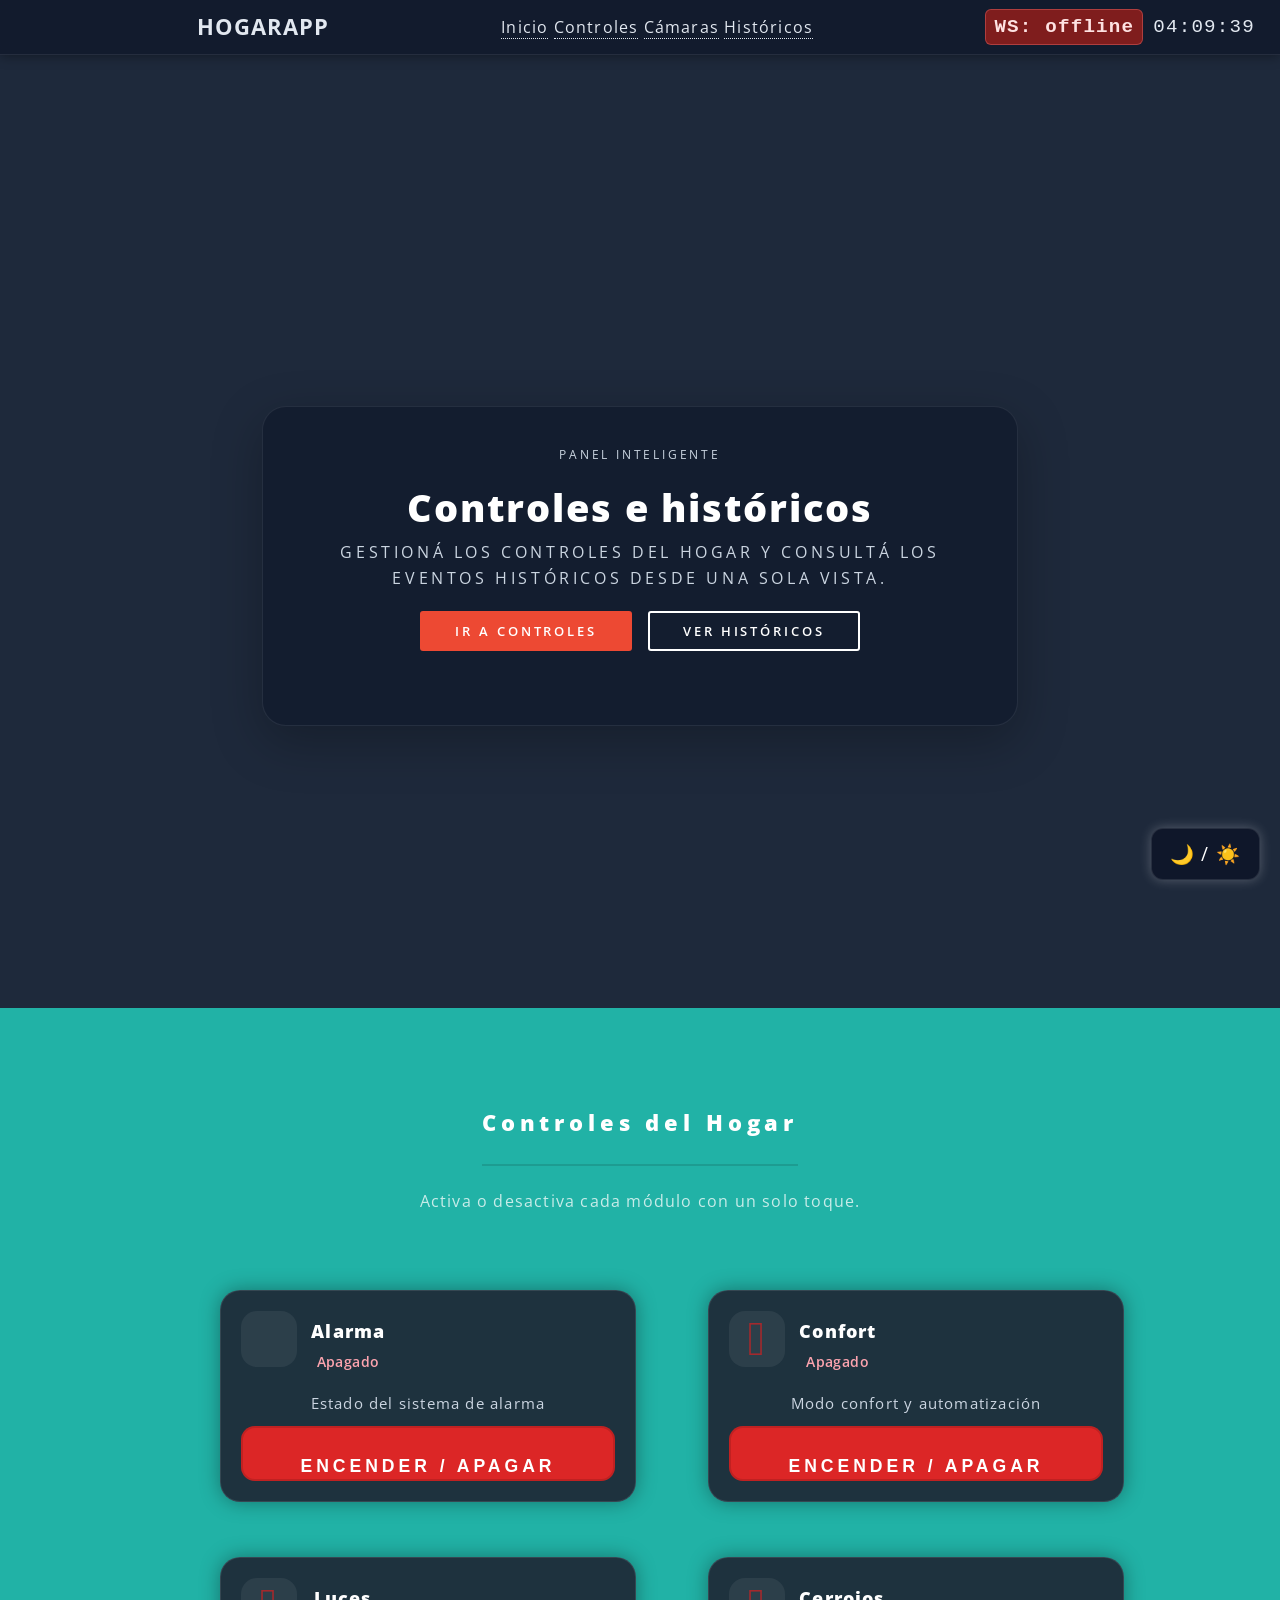
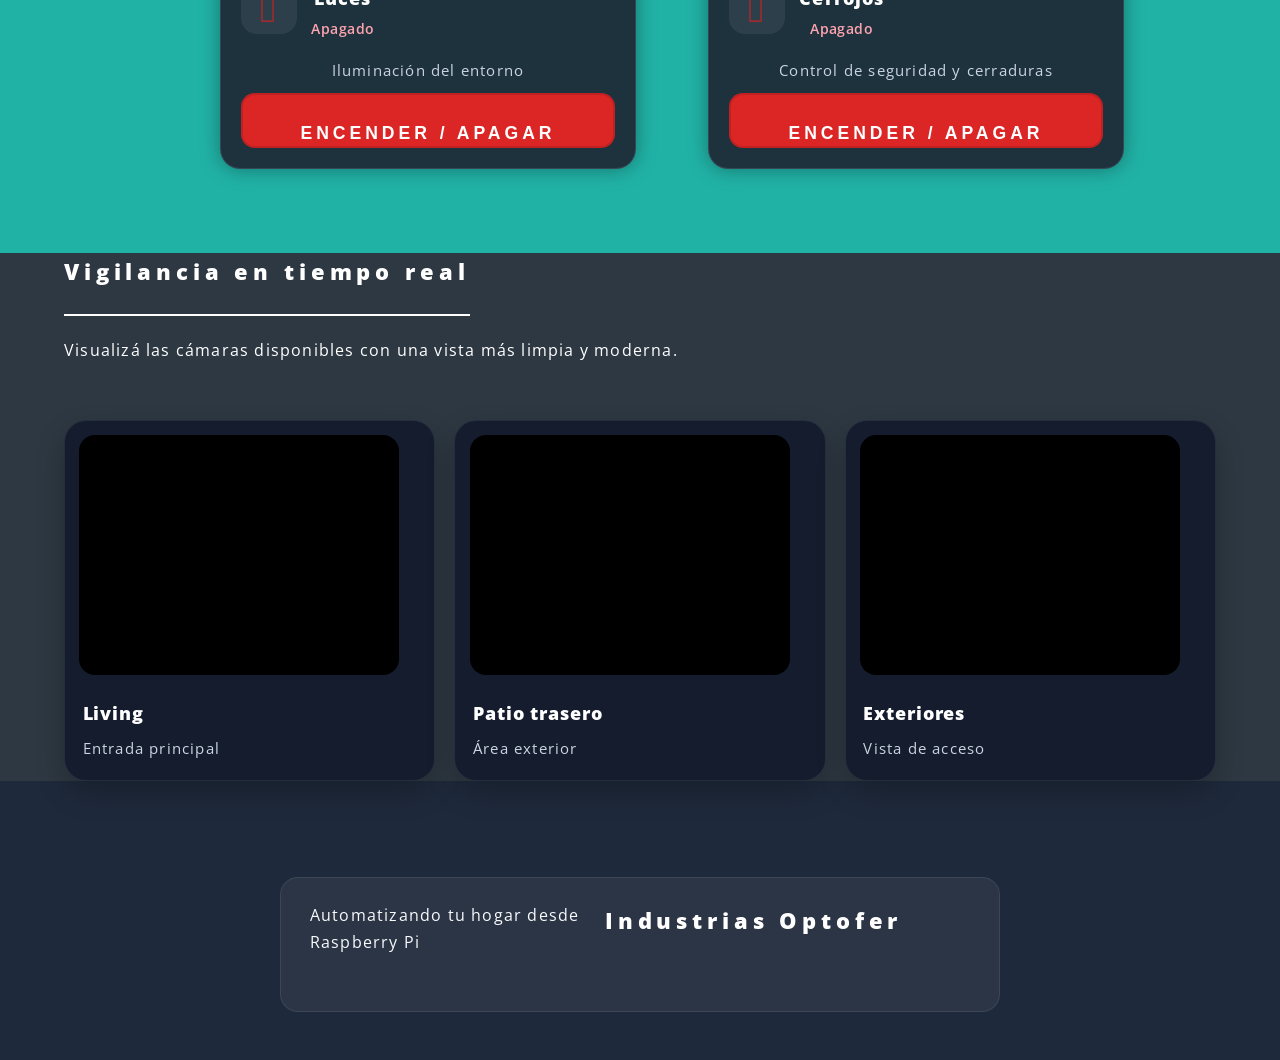
==== commit 6e3c1772: "Modernizar interfaz y agregar base de historicos" ====
--- a/static/index.html
+++ b/static/index.html
@@ -5,263 +5,436 @@
   <title>HogarApp</title>
   <meta name="viewport" content="width=device-width, initial-scale=1, user-scalable=no" />
 
-  <!-- CSS del tema (servido por FastAPI desde /static) -->
+  <!-- CSS del tema (Spectral) -->
   <link rel="stylesheet" href="/static/assets/css/main.css" />
   <noscript><link rel="stylesheet" href="/static/assets/css/noscript.css" /></noscript>
 
+  <!-- ----------------------------- -->
+  <!--        ESTILOS SMART          -->
+  <!-- ----------------------------- -->
   <style>
-    /* Extras mínimos propios */
-    .features-gpio .button[aria-pressed="true"] { box-shadow: 0 0 0 2px #22c55e inset; }
-    #wsBadge { background:#334155; color:#e2e8f0; border-radius:0.4rem; padding:.2rem .45rem; }
-    #wsBadge.ws-ok { background:#14532d; }
-    #wsBadge.ws-err { background:#7f1d1d; }
+body {
+    padding-top: 60px; /* Evita que tape el contenido */
+    background: #1e293b; /* opcional: color base */
+}
+
+ /* ----------------------------------------- */
+/* NAVBAR SMART HOME                         */
+/* ----------------------------------------- */
+
+.navbar-smart {
+    position: fixed;
+    top: 0;
+    left: 0;
+    width: 100%;
+    height: 55px;
+    display: flex;
+    justify-content: space-between;
+    align-items: center;
+    padding: 0 25px;
+    background: rgba(15, 23, 42, 0.75); /* navy transparente */
+    backdrop-filter: blur(6px);
+    color: #e2e8f0;
+    z-index: 2000;
+    box-shadow: 0 0 12px rgba(0,0,0,0.45);
+}
+
+.nav-left i {
+    font-size: 1.6rem;
+    cursor: pointer;
+    color: #e2e8f0;
+}
+
+.nav-center {
+    font-size: 1.4rem;
+    font-weight: 700;
+    letter-spacing: 1px;
+}
+
+.nav-right {
+    font-size: 1.2rem;
+    font-family: monospace;
+}
+
+
+  /* BADGE WS */
+  #wsBadge {
+      background:#334155; color:#e2e8f0;
+      padding:4px 8px; border-radius:6px;
+  }
+  #wsBadge.ws-ok { background:#14532d; }
+  #wsBadge.ws-err { background:#7f1d1d; }
+
+  /* TARJETAS SMART HOME */
+  .card-smart {
+      background:#1f2937ee;
+      border-radius:20px;
+      padding:20px;
+      text-align:center;
+      margin:20px;
+      color:white;
+      box-shadow:0 0 20px rgba(0,0,0,0.35);
+      transition:all 0.35s ease;
+  }
+  .card-smart:hover {
+      transform:scale(1.03);
+  }
+
+  /* ICONOS */
+  .icon-smart {
+      font-size:3rem;
+      margin-bottom:12px;
+      transition:all 0.3s ease;
+  }
+  .icon-on {
+      color:#16a34a !important;
+      filter:drop-shadow(0 0 8px rgba(22,163,74,0.7));
+  }
+  .icon-off {
+      color:#dc2626 !important;
+      opacity:0.7;
+  }
+
+  /* BOTONES SMART */
+  .btn-gpio {
+      width:100%;
+      padding:13px;
+      font-size:1.1rem;
+      border-radius:14px !important;
+      font-weight:bold;
+      transition:all 0.35s ease;
+  }
+  .btn-gpio-on {
+      background:#16a34a !important; color:white !important;
+      box-shadow:0 0 12px rgba(22,163,74,0.9);
+      transform:scale(1.05);
+  }
+  .btn-gpio-off {
+      background:#dc2626 !important; color:white !important;
+      box-shadow:0 0 6px rgba(220,38,38,0.5);
+  }
+
+  /* ALARMA → EFECTO PULSANTE */
+  @keyframes pulse-alert {
+    0%   { box-shadow:0 0 6px rgba(255,0,0,0.5); }
+    50%  { box-shadow:0 0 20px rgba(255,0,0,1); }
+    100% { box-shadow:0 0 6px rgba(255,0,0,0.5); }
+  }
+  .pulse-alert {
+      animation:pulse-alert 1.2s infinite;
+  }
+
+  /* MODO OSCURO */
+  .dark-mode body {
+      background:#0f172a !important; color:#e2e8f0 !important;
+  }
+  .dark-mode .wrapper {
+      background:#1e293b !important;
+  }
+
+  /* BOTÓN DARK MODE */
+  .dark-toggle {
+      position:fixed;
+      bottom:20px; right:20px;
+      background:#0f172a;
+      padding:12px 18px;
+      border-radius:12px;
+      cursor:pointer;
+      color:white;
+      font-size:1.2rem;
+      z-index:1000;
+      box-shadow:0 0 12px rgba(255,255,255,0.25);
+  }
+
   </style>
 </head>
-<body class="landing is-preload">
-
-  <!-- Page Wrapper -->
-  <div id="page-wrapper">
-
-    <!-- Header -->
-    <header id="header" class="alt">
-      <h1><a href="#">HogarApp</a></h1>
-      <nav id="nav">
-        <ul>
-          <li><span id="wsBadge" class="label">WS: (offline)</span></li>
-          <li class="special">
-            <a href="#menu" class="menuToggle"><span>Menú</span></a>
-            <div id="menu">
-              <ul>
-                <li><a href="#controles">Controles</a></li>
-                <li><a href="#two">Cámaras</a></li>
-                <li><a href="#three">Datos</a></li>
-                <li><a href="#cta">Contacto</a></li>
-              </ul>
-            </div>
-          </li>
-        </ul>
-      </nav>
-    </header>
-
-    <!-- Banner -->
-    <section id="banner">
-      <div class="inner">
-        <h2>HogarApp</h2>
-        <p>Control para sentir seguridad<br>seguridad para disfrutar</p>
-        <ul class="actions special">
-          <li><a href="#controles" class="button primary scrolly">Ir a Controles</a></li>
-        </ul>
+
+<body>
+
+<!-- Botón Dark Mode GLOBAL -->
+<div class="dark-toggle" onclick="toggleDarkMode()" role="button" tabindex="0" aria-label="Cambiar modo oscuro">🌙 / ☀️</div>
+
+<div id="page-wrapper">
+  <div class="navbar-smart">
+    <div class="nav-left">
+      <i class="fa-solid fa-house"></i>
+    </div>
+
+    <div class="nav-center">
+      HogarApp
+    </div>
+
+    <div class="nav-links">
+      <a href="#banner" class="nav-link">Inicio</a>
+      <a href="#controles" class="nav-link">Controles</a>
+      <a href="#camaras" class="nav-link">Cámaras</a>
+      <a href="/historicos" class="nav-link">Históricos</a>
+    </div>
+
+    <div class="nav-right">
+      <span id="wsBadge">WS: offline</span>
+      <span id="clock">--:--:--</span>
+    </div>
+  </div>
+
+  <section id="banner" class="hero-panel">
+    <div class="inner hero-card">
+      <p class="hero-eyebrow">Panel inteligente</p>
+      <h1>Controles e históricos</h1>
+      <p>Gestioná los controles del hogar y consultá los eventos históricos desde una sola vista.</p>
+      <ul class="actions special">
+        <li><a href="#controles" class="button primary scrolly">Ir a Controles</a></li>
+        <li><a href="/historicos" class="button secondary">Ver Históricos</a></li>
+      </ul>
+    </div>
+  </section>
+
+  <section id="controles" class="wrapper style1 special">
+    <div class="inner">
+      <header class="major">
+        <h2>Controles del Hogar</h2>
+        <p>Activa o desactiva cada módulo con un solo toque.</p>
+      </header>
+
+      <div class="row aln-center controls-grid">
+        <div class="col-6 col-12-medium">
+          <div class="card-smart control-card">
+            <div class="control-card__header">
+              <span class="icon-smart icon-off" id="icon_gpio0">
+                <i class="fa-solid fa-shield-halved"></i>
+              </span>
+              <div class="control-card__title-wrap">
+                <h3>Alarma</h3>
+                <span class="control-card__status">Apagado</span>
+              </div>
+            </div>
+            <div class="control-card__body">
+              <p class="control-card__description">Estado del sistema de alarma</p>
+              <button class="button btn-gpio btn-gpio-off btn-toggle"
+                      aria-pressed="false" onclick="sendGPIO(this,0)">Encender / Apagar</button>
+            </div>
+          </div>
+        </div>
+
+        <div class="col-6 col-12-medium">
+          <div class="card-smart control-card">
+            <div class="control-card__header">
+              <span class="icon-smart icon-off" id="icon_gpio2">
+                <i class="fa-solid fa-bolt"></i>
+              </span>
+              <div class="control-card__title-wrap">
+                <h3>Confort</h3>
+                <span class="control-card__status">Apagado</span>
+              </div>
+            </div>
+            <div class="control-card__body">
+              <p class="control-card__description">Modo confort y automatización</p>
+              <button class="button btn-gpio btn-gpio-off btn-toggle"
+                      aria-pressed="false" onclick="sendGPIO(this,1)">Encender / Apagar</button>
+            </div>
+          </div>
+        </div>
+
+        <div class="col-6 col-12-medium">
+          <div class="card-smart control-card">
+            <div class="control-card__header">
+              <span class="icon-smart icon-off" id="icon_gpio4">
+                <i class="fa-solid fa-lightbulb"></i>
+              </span>
+              <div class="control-card__title-wrap">
+                <h3>Luces</h3>
+                <span class="control-card__status">Apagado</span>
+              </div>
+            </div>
+            <div class="control-card__body">
+              <p class="control-card__description">Iluminación del entorno</p>
+              <button class="button btn-gpio btn-gpio-off btn-toggle"
+                      aria-pressed="false" onclick="sendGPIO(this,2)">Encender / Apagar</button>
+            </div>
+          </div>
+        </div>
+
+        <div class="col-6 col-12-medium">
+          <div class="card-smart control-card">
+            <div class="control-card__header">
+              <span class="icon-smart icon-off" id="icon_gpio5">
+                <i class="fa-solid fa-door-open"></i>
+              </span>
+              <div class="control-card__title-wrap">
+                <h3>Cerrojos</h3>
+                <span class="control-card__status">Apagado</span>
+              </div>
+            </div>
+            <div class="control-card__body">
+              <p class="control-card__description">Control de seguridad y cerraduras</p>
+              <button class="button btn-gpio btn-gpio-off btn-toggle"
+                      aria-pressed="false" onclick="sendGPIO(this,3)">Encender / Apagar</button>
+            </div>
+          </div>
+        </div>
       </div>
-      <a href="#one" class="more scrolly">Hay más</a>
-    </section>
-
-    <!-- Mensaje introductorio -->
-    <section id="one" class="wrapper style1 special">
-      <div class="inner">
-        <header class="major">
-          <h2>Controle la alarma y el confort de su hogar</h2>
-          <p>Desde la comodidad de su trabajo o estando de vacaciones</p>
-        </header>
-        <ul class="icons major">
-          <li><span class="icon fa-gem major style1"><span class="label">Calidad</span></span></li>
-          <li><span class="icon fa-heart major style2"><span class="label">Confort</span></span></li>
-          <li><span class="icon solid fa-code major style3"><span class="label">Tecnología</span></span></li>
-        </ul>
+    </div>
+  </section>
+
+  <section id="camaras" class="wrapper alt style2 cameras-section">
+    <div class="inner">
+      <header class="major">
+        <h2>Vigilancia en tiempo real</h2>
+        <p>Visualizá las cámaras disponibles con una vista más limpia y moderna.</p>
+      </header>
+
+      <div class="camera-grid">
+        <article class="camera-card">
+          <div class="image">
+            <img id="cam1" src="/static/imagenes/cam1.jpg" alt="Cámara 1" loading="lazy">
+          </div>
+          <div class="content">
+            <h2>Living</h2>
+            <p>Entrada principal</p>
+          </div>
+        </article>
+
+        <article class="camera-card">
+          <div class="image">
+            <img id="cam2" src="/static/imagenes/cam2.jpg" alt="Cámara 2" loading="lazy">
+          </div>
+          <div class="content">
+            <h2>Patio trasero</h2>
+            <p>Área exterior</p>
+          </div>
+        </article>
+
+        <article class="camera-card">
+          <div class="image">
+            <img id="cam3" src="/static/imagenes/cam3.jpg" alt="Cámara 3" loading="lazy">
+          </div>
+          <div class="content">
+            <h2>Exteriores</h2>
+            <p>Vista de acceso</p>
+          </div>
+        </article>
       </div>
-    </section>
-
-    <!-- Controles (estático; los botones reales pueden llamar sendGPIO) -->
-    <section id="controles" class="wrapper style1 special">
-      <div class="inner">
-        <header class="major">
-          <h2>Controles</h2>
-          <p class="small">Modo local: los botones no actúan si no hay servidor.</p>
-        </header>
-        <ul class="features features-gpio">
-          <li>
-            <span class="icon solid fa-lightbulb"></span>
-            <h3>Alarma</h3>
-            <button class="button primary fit btn-toggle" aria-pressed="false" onclick="toggleDemo(this)">Simular</button>
-          </li>
-          <li>
-            <span class="icon solid fa-bolt"></span>
-            <h3>Confort</h3>
-            <button class="button primary fit btn-toggle" aria-pressed="false" onclick="toggleDemo(this)">Simular</button>
-          </li>
-          <li>
-            <span class="icon solid fa-door-open"></span>
-            <h3>Luces interiores</h3>
-            <button class="button primary fit btn-toggle" aria-pressed="false" onclick="toggleDemo(this)">Simular</button>
-          </li>
-          <li>
-            <span class="icon solid fa-broadcast-tower"></span>
-            <h3>Cerrojos</h3>
-            <button class="button primary fit btn-toggle" aria-pressed="false" onclick="toggleDemo(this)">Simular</button>
-          </li>
-        </ul>
-      </div>
-    </section>
-
-    <!-- Cámaras -->
-<section id="two" class="wrapper alt style2">
-  <!-- Cámara 1 -->
-  <section class="spotlight">
-    <div class="image">
-      <img id="cam1" src="/static/imagenes/cam1.jpg" alt="Cam 1" width="320" height="240" />
-    </div>
-    <div class="content">
-      <h2>Cámara de vigilancia<br>Living</h2>
-      <p>Fuente: /static/imagenes/cam1.jpg</p>
     </div>
   </section>
 
-  <!-- Cámara 2 -->
-  <section class="spotlight">
-    <div class="image">
-      <img id="cam2" src="/static/imagenes/cam2.jpg" alt="Cam 2" width="320" height="240" />
-    </div>
-    <div class="content">
-      <h2>Cámara de vigilancia<br>Patio trasero</h2>
-      <p>Fuente: /static/imagenes/cam2.jpg</p>
+  <section id="cta" class="wrapper style4">
+    <div class="inner">
+      <header><h2>Industrias Optofer</h2></header>
+      <p>Automatizando tu hogar desde Raspberry Pi</p>
     </div>
   </section>
-
-  <!-- Cámara 3 -->
-  <section class="spotlight">
-    <div class="image">
-      <img id="cam3" src="/static/imagenes/cam3.jpg" alt="Cam 3" width="320" height="240" />
-    </div>
-    <div class="content">
-      <h2>Cámara de vigilancia<br>Exteriores</h2>
-      <p>Fuente: /static/imagenes/cam3.jpg</p>
-    </div>
-  </section>
-</section>
-
-
-    <!-- Datos -->
-    <section id="three" class="wrapper style3 special">
-      <div class="inner">
-        <header class="major">
-          <h2>Datos de interés</h2>
-        </header>
-        <ul class="features">
-          <li class="icon fa-paper-plane">
-            <h3>Temperatura Exterior</h3>
-            <p>(Se integrará luego con el servidor)</p>
-          </li>
-          <li class="icon fa-paper-plane">
-            <h3>Temperatura Interior</h3>
-            <p>(Se integrará luego con sensores)</p>
-          </li>
-          <li class="icon solid fa-laptop">
-            <h3>Histórico de Alarmas</h3>
-            <p>(Se integrará luego con la base de datos)</p>
-          </li>
-          <li class="icon solid fa-code">
-            <h3>Servidor propio</h3>
-            <p>Totalmente conectado a través de una VPN</p>
-          </li>
-        </ul>
-      </div>
-    </section>
-
-    <!-- CTA -->
-    <section id="cta" class="wrapper style4">
-      <div class="inner">
-        <header>
-          <h2>Industrias Optofer</h2>
-          <p>Para hacerte la vida más fácil</p>
-        </header>
-        <ul class="actions stacked">
-          <li><a href="#controles" class="button fit primary scrolly">Ver controles</a></li>
-        </ul>
-      </div>
-    </section>
-
-    <!-- Footer con créditos/licencias -->
-    <footer id="footer">
-      <ul class="icons">
-        <li><a href="#" class="icon brands fa-twitter"><span class="label">Twitter</span></a></li>
-        <li><a href="#" class="icon brands fa-facebook-f"><span class="label">Facebook</span></a></li>
-        <li><a href="#" class="icon brands fa-instagram"><span class="label">Instagram</span></a></li>
-        <li><a href="mailto:optofer@gmail.com" class="icon solid fa-envelope"><span class="label">Email</span></a></li>
-      </ul>
-      <p class="small">
-        Design: <a href="https://html5up.net/spectral" target="_blank" rel="noopener">Spectral</a> by 
-        <a href="https://html5up.net" target="_blank" rel="noopener">HTML5 UP</a> · 
-        Icons by <a href="https://fontawesome.com/" target="_blank" rel="noopener">Font Awesome</a>
-      </p>
-    </footer>
-
-  </div>
-
-  <!-- Scripts del tema (desde /static) -->
-  <script src="/static/assets/js/jquery.min.js"></script>
-  <script src="/static/assets/js/jquery.scrollex.min.js"></script>
-  <script src="/static/assets/js/jquery.scrolly.min.js"></script>
-  <script src="/static/assets/js/browser.min.js"></script>
-  <script src="/static/assets/js/breakpoints.min.js"></script>
-  <script src="/static/assets/js/util.js"></script>
-  <script src="/static/assets/js/main.js"></script>
-
-  <!-- JS mínimo para demo local de botones -->
-  <script>
-    function toggleDemo(btn) {
-      const pressed = btn.getAttribute('aria-pressed') === 'true';
-      btn.setAttribute('aria-pressed', String(!pressed));
-    }
-  </script>
-
-  <!-- (Opcional) Habilitar badge de WebSocket cuando el backend está online -->
-  <script>
-  (function () {
-    const badge = document.getElementById('wsBadge');
-    try {
-      const proto = (location.protocol === 'https:') ? 'wss' : 'ws';
-      const ws = new WebSocket(`${proto}://${location.host}/ws`);
-
-      ws.addEventListener('open', () => {
-        badge.textContent = 'WS: online';
-        badge.classList.add('ws-ok');
-        badge.classList.remove('ws-err');
-      });
-
-      ws.addEventListener('close', () => {
-        badge.textContent = 'WS: offline';
-        badge.classList.add('ws-err');
-        badge.classList.remove('ws-ok');
-      });
-    } catch (e) {
-      badge.textContent = 'WS: error';
-      badge.classList.add('ws-err');
-    }
-  })();
-  </script>
-
+</div>
+
+<!-- JS del tema -->
+<script src="/static/assets/js/jquery.min.js"></script>
+<script src="/static/assets/js/jquery.scrolly.min.js"></script>
+<script src="/static/assets/js/main.js"></script>
+
+<!-- ----------------------------- -->
+<!--         JS SMART HOME         -->
+<!-- ----------------------------- -->
 <script>
-(function() {
-  const CAMS = [
-    { id: "cam1", url: "/static/imagenes/cam1.jpg" },
-    // si sumás más cámaras, agregalas acá:
-    // { id: "cam2", url: "/static/imagenes/cam2.jpg" },
-    // { id: "cam3", url: "/static/imagenes/cam3.jpg" },
-  ];
-  const PERIOD_MS = 1000; // frecuencia de refresco
-
-  function refreshOne({id, url}) {
-    const tag = document.getElementById(id);
-    if (!tag) return;
-    const candidate = url + "?t=" + Date.now(); // cache-buster
-    const pre = new Image();
-    pre.onload = () => { tag.src = candidate; }; // swap solo si cargó OK
-    pre.src = candidate;
-  }
-
-  setInterval(() => CAMS.forEach(refreshOne), PERIOD_MS);
-})();
+
+let ws;
+const GPIO_LIST = ["GPIO0","GPIO2","GPIO4","GPIO5"];
+let buttons, icons;
+
+/* DARK MODE */
+function toggleDarkMode() {
+  document.documentElement.classList.toggle("dark-mode");
+}
+
+/* UI update */
+function updateButtonState(btn, icon, state, pin) {
+  btn.setAttribute("aria-pressed", state ? "true" : "false");
+  btn.classList.remove("btn-gpio-on","btn-gpio-off","pulse-alert");
+  icon.classList.remove("icon-on","icon-off");
+
+  if (state) {
+    btn.classList.add("btn-gpio-on");
+    icon.classList.add("icon-on");
+    if (pin === "GPIO0") btn.classList.add("pulse-alert");
+  } else {
+    btn.classList.add("btn-gpio-off");
+    icon.classList.add("icon-off");
+  }
+}
+
+/* Enviar comando */
+function sendGPIO(btn, idx) {
+  const pin = GPIO_LIST[idx];
+  const icon = icons[idx];
+  const pressed = btn.getAttribute("aria-pressed") === "true";
+  const newState = pressed ? 0 : 1;
+
+  updateButtonState(btn, icon, newState, pin);
+
+  ws.send(JSON.stringify({type:"set", pin, state:newState}));
+}
+
+/* Aplicar estados desde backend */
+function applyStates(states) {
+  buttons.forEach((btn,idx)=>{
+    const pin = GPIO_LIST[idx];
+    const value = states[pin];
+    updateButtonState(btn, icons[idx], value, pin);
+  });
+}
+
+/* Cámaras: refresco */
+setInterval(()=>{
+  ["cam1","cam2","cam3"].forEach(id=>{
+    const el = document.getElementById(id);
+    el.src = el.src.split("?")[0] + "?t=" + Date.now();
+  });
+}, 1500);
+
+/* WebSocket */
+function initWS() {
+  const proto = location.protocol === "https:" ? "wss" : "ws";
+  ws = new WebSocket(`${proto}://${location.host}/ws`);
+
+  const badge = document.getElementById("wsBadge");
+
+  ws.onopen = () => {
+    badge.textContent = "WS: online";
+    badge.classList.add("ws-ok");
+    badge.classList.remove("ws-err");
+  };
+
+  ws.onclose = () => {
+    badge.textContent = "WS: offline";
+    badge.classList.add("ws-err");
+    badge.classList.remove("ws-ok");
+    setTimeout(initWS,2000);
+  };
+
+  ws.onmessage = (msg)=>{
+    const data = JSON.parse(msg.data);
+    if (data.type === "init" || data.type === "update") applyStates(data.states);
+  };
+}
+
+/* DOM READY */
+document.addEventListener("DOMContentLoaded",()=>{
+  buttons = Array.from(document.querySelectorAll(".btn-toggle"));
+  icons = GPIO_LIST.map(pin => document.getElementById(`icon_${pin.toLowerCase()}`));
+  initWS();
+});
+
 </script>
 
+<script>
+function updateClock() {
+  const now = new Date();
+  const h = now.getHours().toString().padStart(2,'0');
+  const m = now.getMinutes().toString().padStart(2,'0');
+  const s = now.getSeconds().toString().padStart(2,'0');
+  document.getElementById("clock").textContent = `${h}:${m}:${s}`;
+}
+setInterval(updateClock, 1000);
+updateClock();
+</script>
 
 
 </body>
--- a/static/assets/css/main.css
+++ b/static/assets/css/main.css
@@ -3957,6 +3957,385 @@
 
 		}
 
+/* ----------------------------- */
+/*   Estilos visuales HogarApp   */
+/* ----------------------------- */
+
+body {
+	padding-top: 72px;
+	background: linear-gradient(135deg, #07111f 0%, #111c2f 45%, #1b2d3f 100%);
+	color: #f8fafc;
+}
+
+#page-wrapper {
+	min-height: 100vh;
+}
+
+.navbar-smart {
+	position: fixed;
+	top: 0;
+	left: 0;
+	width: 100%;
+	height: 64px;
+	display: flex;
+	justify-content: space-between;
+	align-items: center;
+	padding: 0 24px;
+	background: rgba(7, 16, 29, 0.8);
+	backdrop-filter: blur(10px);
+	color: #f8fafc;
+	z-index: 2000;
+	box-shadow: 0 10px 30px rgba(0, 0, 0, 0.25);
+	border-bottom: 1px solid rgba(255,255,255,0.08);
+}
+
+.nav-left i {
+	font-size: 1.4rem;
+	color: #38bdf8;
+}
+
+.nav-center {
+	font-size: 1.2rem;
+	font-weight: 700;
+	letter-spacing: 0.16em;
+	text-transform: uppercase;
+}
+
+.nav-right {
+	display: flex;
+	align-items: center;
+	gap: 10px;
+	font-size: 0.95rem;
+	font-family: "Open Sans", Helvetica, sans-serif;
+}
+
+#wsBadge {
+	padding: 6px 10px;
+	border-radius: 999px;
+	background: rgba(255,255,255,0.12);
+	color: #e2e8f0;
+	border: 1px solid rgba(255,255,255,0.14);
+	font-weight: 600;
+}
+
+#wsBadge.ws-ok {
+	background: rgba(34, 197, 94, 0.22);
+	color: #dcfce7;
+	border-color: rgba(74, 222, 128, 0.4);
+}
+
+#wsBadge.ws-err {
+	background: rgba(248, 113, 113, 0.22);
+	color: #fee2e2;
+	border-color: rgba(248, 113, 113, 0.4);
+}
+
+.hero-panel {
+	padding: 3rem 0 2rem;
+	background: transparent;
+}
+
+.hero-card {
+	max-width: 1100px;
+	margin: 0 auto;
+	padding: 2.2rem 2.3rem;
+	border-radius: 24px;
+	background: rgba(15, 23, 42, 0.65);
+	box-shadow: 0 16px 50px rgba(0, 0, 0, 0.25);
+	border: 1px solid rgba(255,255,255,0.08);
+}
+
+.hero-eyebrow {
+	margin-bottom: 0.7rem;
+	text-transform: uppercase;
+	letter-spacing: 0.2em;
+	font-size: 0.78rem;
+	color: #7dd3fc;
+}
+
+.hero-card h1 {
+	font-size: clamp(1.7rem, 3vw, 2.6rem);
+	margin-bottom: 0.8rem;
+	letter-spacing: 0.05em;
+}
+
+.hero-card p {
+	max-width: 680px;
+	margin-bottom: 1.2rem;
+	color: #cbd5e1;
+}
+
+.controls-grid {
+	display: grid;
+	grid-template-columns: repeat(2, minmax(0, 1fr));
+	gap: 0.95rem 1rem;
+	margin: 1rem auto 0;
+	max-width: 960px;
+	justify-content: center;
+	align-items: stretch;
+}
+
+.controls-grid > .col-6 {
+	width: 100%;
+	max-width: 440px;
+	justify-self: center;
+}
+
+.card-smart {
+	background: linear-gradient(145deg, rgba(15, 23, 42, 0.95), rgba(30, 41, 59, 0.92));
+	border-radius: 24px;
+	padding: 1.2rem 1.2rem 1.1rem;
+	text-align: left;
+	margin: 0;
+	color: #f8fafc;
+	box-shadow: 0 14px 34px rgba(0, 0, 0, 0.25);
+	border: 1px solid rgba(255,255,255,0.1);
+	transition: transform 0.25s ease, box-shadow 0.25s ease;
+}
+
+.card-smart:hover {
+	transform: translateY(-3px);
+	box-shadow: 0 18px 40px rgba(0, 0, 0, 0.32);
+}
+
+.control-card {
+	display: flex;
+	flex-direction: column;
+	gap: 0.85rem;
+	min-height: 190px;
+	width: 100%;
+}
+
+.control-card__header {
+	display: flex;
+	align-items: center;
+	gap: 0.9rem;
+}
+
+.control-card__title-wrap {
+	display: flex;
+	flex-direction: column;
+	gap: 0.15rem;
+}
+
+.control-card h3 {
+	margin: 0;
+	font-size: 1.1rem;
+	letter-spacing: 0.06em;
+}
+
+.control-card__status {
+	font-size: 0.9rem;
+	font-weight: 600;
+	color: #fda4af;
+	letter-spacing: 0.03em;
+}
+
+.control-card__body {
+	display: flex;
+	flex-direction: column;
+	gap: 0.75rem;
+	flex: 1;
+}
+
+.control-card__description {
+	margin: 0;
+	font-size: 0.95rem;
+	color: #cbd5e1;
+	line-height: 1.4;
+}
+
+.icon-smart {
+	display: inline-flex;
+	align-items: center;
+	justify-content: center;
+	width: 56px;
+	height: 56px;
+	border-radius: 16px;
+	font-size: 1.3rem;
+	transition: all 0.3s ease;
+	background: rgba(255,255,255,0.09);
+	flex-shrink: 0;
+}
+
+.icon-on {
+	color: #4ade80 !important;
+	box-shadow: inset 0 0 0 1px rgba(74, 222, 128, 0.35);
+	background: rgba(74, 222, 128, 0.16);
+}
+
+.icon-off {
+	color: #f87171 !important;
+	opacity: 0.9;
+}
+
+.btn-gpio {
+	width: 100%;
+	padding: 0.95rem 1rem;
+	font-size: 1rem;
+	border-radius: 16px !important;
+	font-weight: 700;
+	border: 0;
+	transition: transform 0.25s ease, box-shadow 0.25s ease, background 0.25s ease;
+}
+
+.btn-gpio:hover {
+	transform: translateY(-1px);
+}
+
+.btn-gpio-on {
+	background: linear-gradient(135deg, #22c55e 0%, #15803d 100%) !important;
+	color: white !important;
+	box-shadow: 0 10px 24px rgba(34, 197, 94, 0.24);
+}
+
+.btn-gpio-off {
+	background: linear-gradient(135deg, #f97316 0%, #dc2626 100%) !important;
+	color: white !important;
+	box-shadow: 0 10px 24px rgba(220, 38, 38, 0.22);
+}
+
+.pulse-alert {
+	animation: pulse-alert 1.15s infinite;
+}
+
+@keyframes pulse-alert {
+	0% { box-shadow: 0 0 0 0 rgba(248, 113, 113, 0.35); }
+	70% { box-shadow: 0 0 0 12px rgba(248, 113, 113, 0); }
+	100% { box-shadow: 0 0 0 0 rgba(248, 113, 113, 0); }
+}
+
+.dark-toggle {
+	position: fixed;
+	bottom: 22px;
+	right: 22px;
+	background: rgba(2, 8, 23, 0.92);
+	padding: 12px 16px;
+	border-radius: 999px;
+	cursor: pointer;
+	color: white;
+	font-size: 1rem;
+	z-index: 1000;
+	box-shadow: 0 10px 24px rgba(0,0,0,0.28);
+	border: 1px solid rgba(255,255,255,0.1);
+}
+
+.dark-mode body {
+	background: linear-gradient(135deg, #020617 0%, #0f172a 45%, #111827 100%) !important;
+	color: #f8fafc !important;
+}
+
+.dark-mode .hero-card,
+.dark-mode .card-smart,
+.dark-mode .camera-card {
+	background: rgba(2, 6, 23, 0.9) !important;
+	border-color: rgba(255,255,255,0.12) !important;
+}
+
+.cameras-section .inner {
+	max-width: 1180px;
+}
+
+.camera-grid {
+	display: grid;
+	grid-template-columns: repeat(3, minmax(0, 1fr));
+	gap: 1.2rem;
+}
+
+.camera-card {
+	background: rgba(15, 23, 42, 0.82);
+	border-radius: 22px;
+	overflow: hidden;
+	box-shadow: 0 12px 28px rgba(0,0,0,0.22);
+	border: 1px solid rgba(255,255,255,0.08);
+}
+
+.camera-card .image {
+	padding: 0.9rem 0.9rem 0;
+}
+
+.camera-card img {
+	display: block;
+	width: 100%;
+	height: auto;
+	border-radius: 16px;
+	object-fit: cover;
+	background: #0f172a;
+}
+
+.camera-card .content {
+	padding: 1rem 1.1rem 1.2rem;
+}
+
+.camera-card .content h2 {
+	font-size: 1.1rem;
+	margin-bottom: 0.35rem;
+	letter-spacing: 0.05em;
+}
+
+.camera-card .content p {
+	margin: 0;
+	color: #cbd5e1;
+	font-size: 0.92rem;
+}
+
+#cta {
+	padding-bottom: 3rem;
+}
+
+#cta .inner {
+	background: rgba(255,255,255,0.06);
+	padding: 1.5rem 1.8rem;
+	border-radius: 18px;
+	border: 1px solid rgba(255,255,255,0.08);
+}
+
+@media screen and (max-width: 980px) {
+	.controls-grid {
+		grid-template-columns: 1fr;
+	}
+
+	.control-card {
+		min-height: auto;
+	}
+
+	.camera-grid {
+		grid-template-columns: 1fr;
+	}
+}
+
+@media screen and (max-width: 736px) {
+	body {
+		padding-top: 64px;
+	}
+
+	.navbar-smart {
+		height: 58px;
+		padding: 0 14px;
+	}
+
+	.nav-center {
+		font-size: 1rem;
+	}
+
+	.hero-card {
+		padding: 1.3rem 1.1rem;
+	}
+
+	.card-smart {
+		padding: 1rem;
+	}
+
+	.btn-gpio {
+		padding: 0.9rem 0.95rem;
+		font-size: 0.98rem;
+	}
+
+	.control-card__header {
+		align-items: flex-start;
+	}
+}
+
 /* Landing */
 
 	body.landing #page-wrapper {
